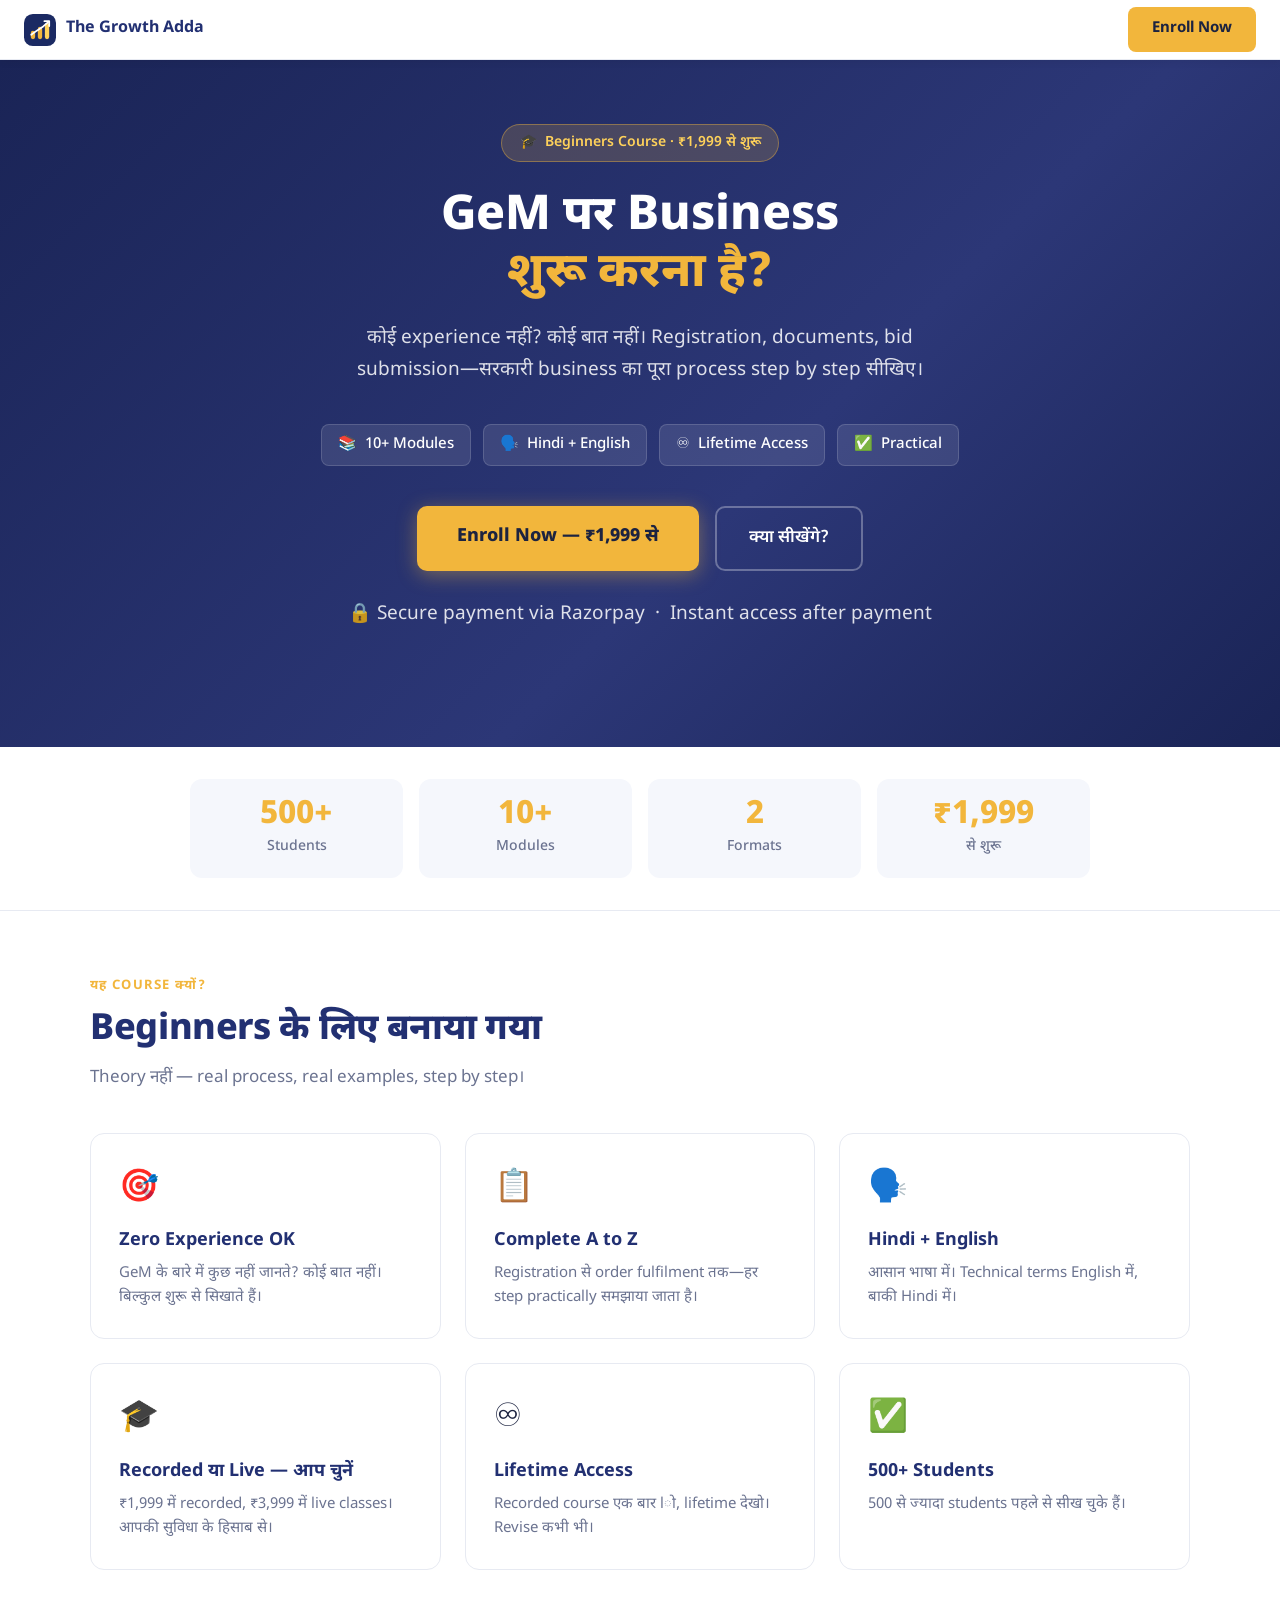
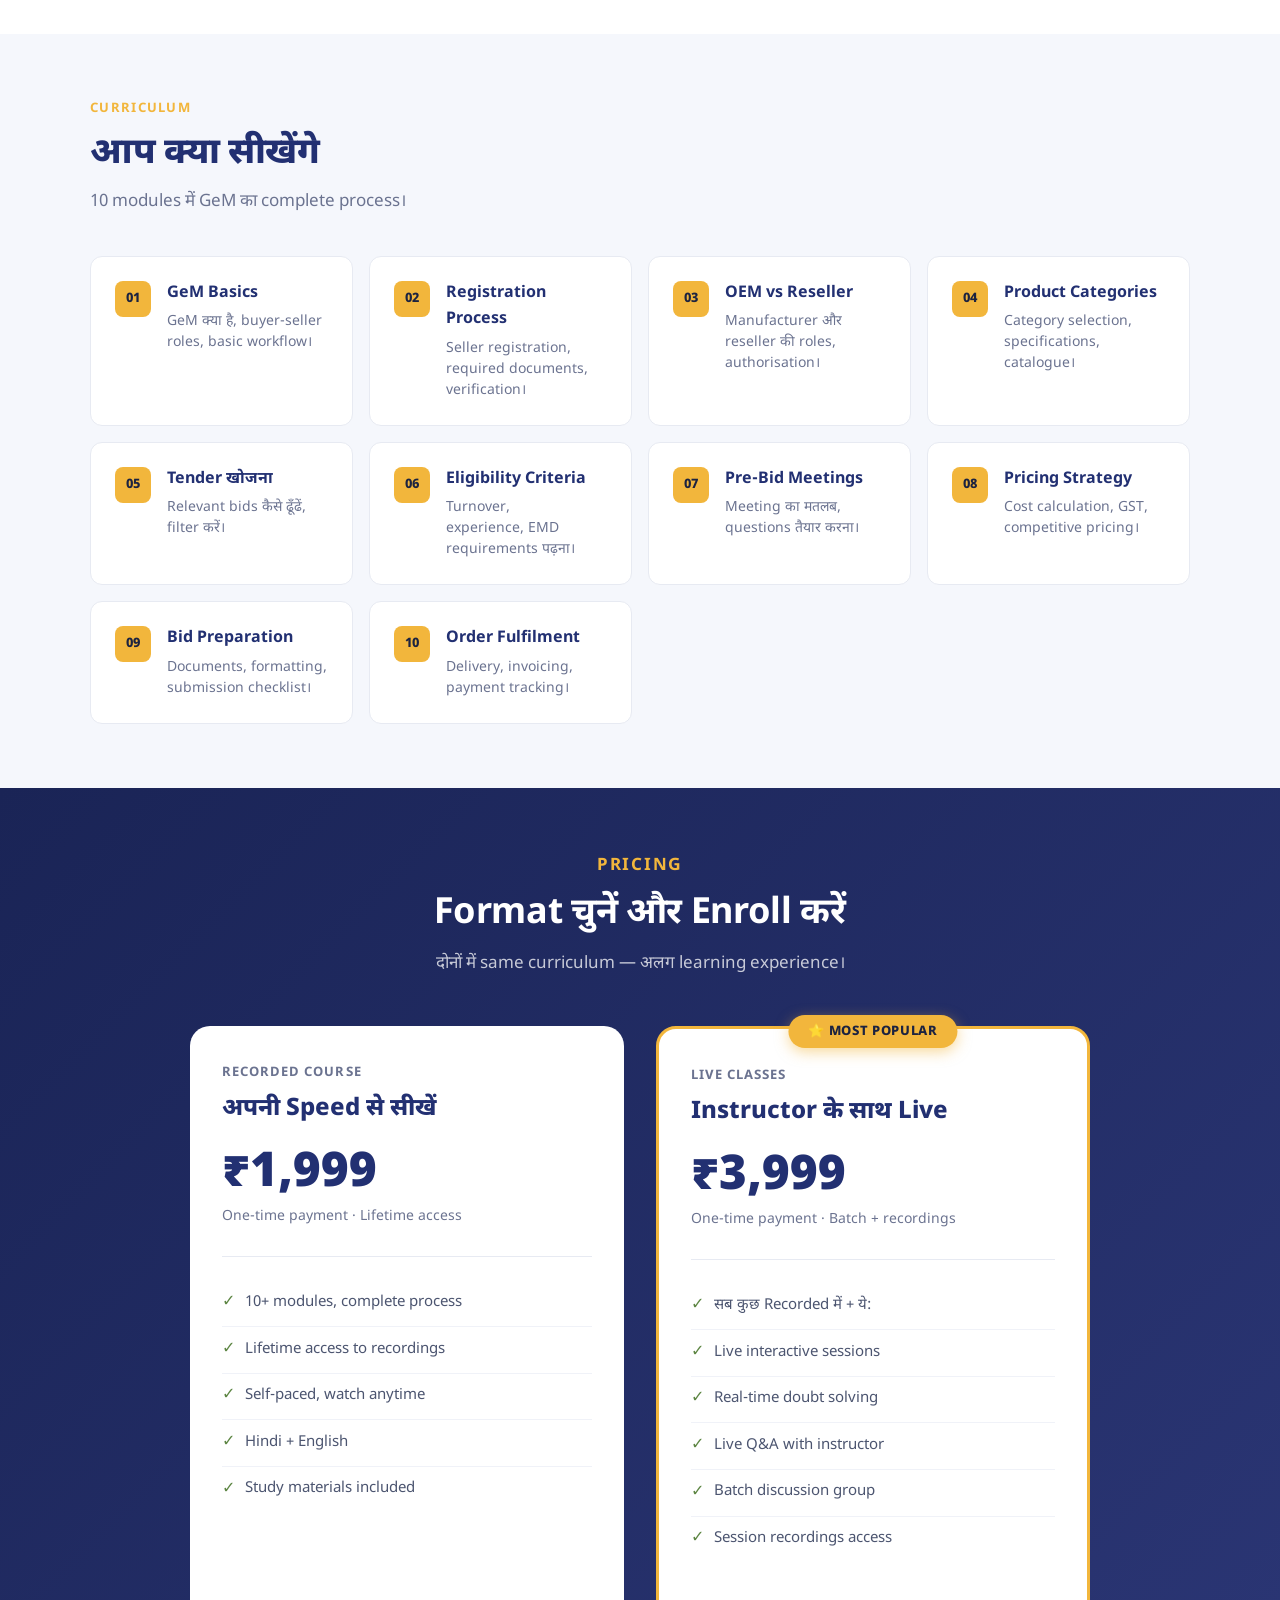
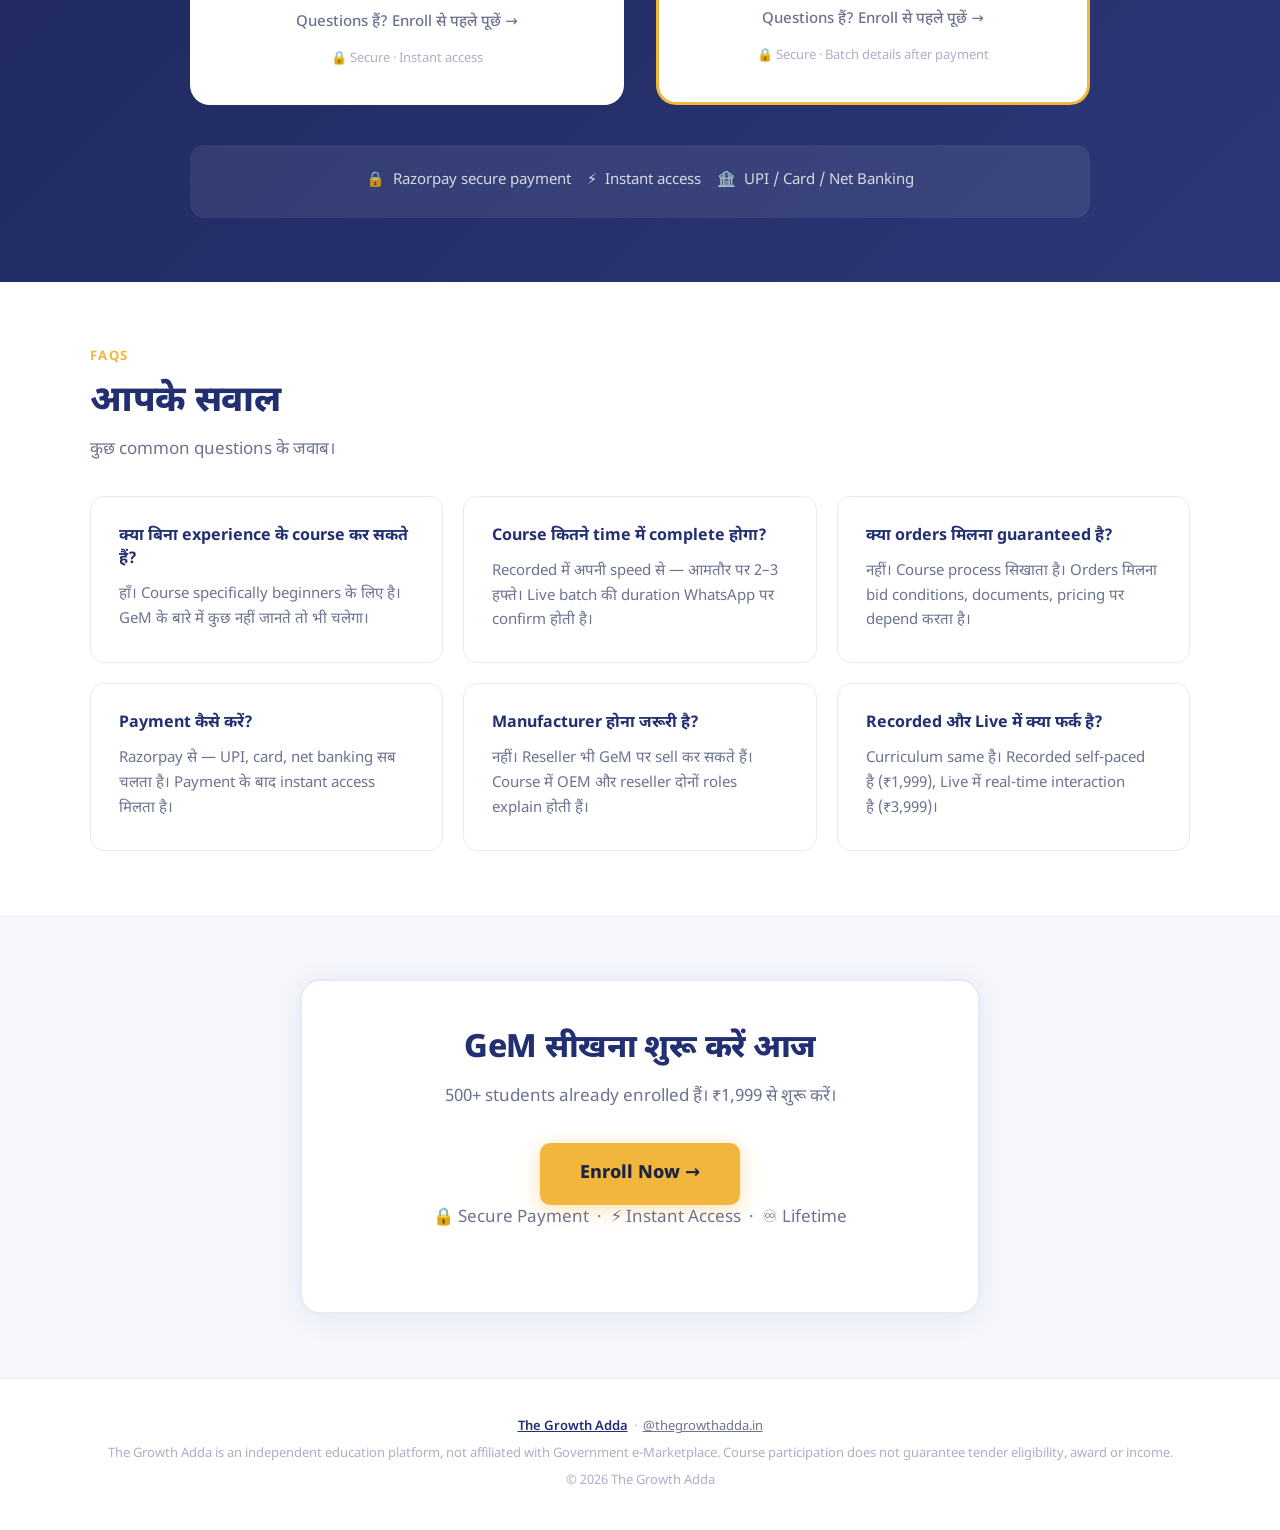
==== beginners-lp.html @ 2b442f4e "Add course landing pages, Razorpay integration, UI redesign" ====
<!DOCTYPE html>
<html lang="hi">
<head>
  <meta charset="utf-8">
  <meta name="viewport" content="width=device-width, initial-scale=1, viewport-fit=cover">
  <meta name="theme-color" content="#2C3777">
  <meta name="color-scheme" content="light">
  <meta name="format-detection" content="telephone=no">
  <meta name="robots" content="index, follow">
  <meta name="author" content="The Growth Adda">
  <title>GeM Beginners Course — ₹1,999 से शुरू | The Growth Adda</title>
  <meta name="description" content="GeM पर अपना business शुरू करें। Registration से bid submission तक complete course। ₹1,999 से शुरू।">
  <link rel="canonical" href="https://thegrowthadda.in/beginners-lp.html">
  <link rel="icon" href="assets/favicon.svg" type="image/svg+xml">
  <link rel="preconnect" href="https://fonts.googleapis.com">
  <link rel="preconnect" href="https://fonts.gstatic.com" crossorigin>
  <link rel="stylesheet" href="https://fonts.googleapis.com/css2?family=Noto+Sans+Devanagari:wght@400;500;600;700&display=swap">
  <link rel="stylesheet" href="css/styles.css">
  <style>
    /* ── Page-level overrides ── */
    * { box-sizing: border-box; }

    /* HEADER */
    .lp2-header {
      position: sticky; top: 0; z-index: 100;
      background: #fff;
      border-bottom: 1px solid #e7eaf2;
      padding: 0 1.5rem;
      height: 60px;
      display: flex; align-items: center; justify-content: space-between;
      max-width: 100%;
      box-shadow: 0 2px 8px rgba(0,0,0,0.06);
    }
    .lp2-brand { display: flex; align-items: center; gap: 0.625rem; text-decoration: none; }
    .lp2-brand span { font-size: 1rem; font-weight: 700; color: #223072; }
    .lp2-header-btn {
      background: #f2b63c; color: #1c2340;
      font-size: 0.9375rem; font-weight: 700;
      padding: 0.625rem 1.5rem;
      border-radius: 8px; text-decoration: none;
      white-space: nowrap;
      border: none; cursor: pointer;
      transition: background 0.2s;
    }
    .lp2-header-btn:hover { background: #e4a52c; }

    /* HERO */
    .lp2-hero {
      background: linear-gradient(135deg, #1a2456 0%, #2c3777 60%, #1a2456 100%);
      padding: 4rem 1.5rem 5rem;
      text-align: center;
      color: #fff;
    }
    .lp2-hero-inner { max-width: 760px; margin: 0 auto; }

    .lp2-pill {
      display: inline-flex; align-items: center; gap: 0.5rem;
      background: rgba(242,182,60,0.18);
      border: 1px solid rgba(242,182,60,0.4);
      color: #ffd25a;
      font-size: 0.875rem; font-weight: 600;
      padding: 0.4rem 1.1rem; border-radius: 50px;
      margin-bottom: 1.75rem;
    }

    .lp2-hero h1 {
      font-size: clamp(1.875rem, 5vw, 3rem);
      font-weight: 800; line-height: 1.18;
      color: #fff; margin: 0 0 1.25rem;
    }
    .lp2-hero h1 span { color: #f2b63c; display: block; }

    .lp2-hero p {
      font-size: clamp(1rem, 2.5vw, 1.1875rem);
      color: rgba(255,255,255,0.85);
      line-height: 1.7; margin: 0 auto 2.25rem;
      max-width: 620px;
    }

    .lp2-quick-features {
      display: flex; flex-wrap: wrap;
      justify-content: center; gap: 0.75rem;
      margin-bottom: 2.5rem;
    }
    .lp2-qf {
      display: flex; align-items: center; gap: 0.5rem;
      background: rgba(255,255,255,0.1);
      border: 1px solid rgba(255,255,255,0.15);
      padding: 0.5rem 1rem; border-radius: 8px;
      font-size: 0.9375rem; font-weight: 500;
    }

    .lp2-hero-cta {
      display: flex; flex-wrap: wrap;
      justify-content: center; gap: 1rem;
      margin-bottom: 1.75rem;
    }
    .lp2-btn-primary {
      background: #f2b63c; color: #1c2340;
      font-size: 1.125rem; font-weight: 800;
      padding: 1rem 2.5rem; border-radius: 10px;
      text-decoration: none; border: none; cursor: pointer;
      transition: all 0.2s;
      box-shadow: 0 4px 20px rgba(242,182,60,0.4);
    }
    .lp2-btn-primary:hover { background: #e4a52c; transform: translateY(-2px); }
    .lp2-btn-secondary {
      background: transparent; color: #fff;
      font-size: 1.0625rem; font-weight: 600;
      padding: 1rem 2rem; border-radius: 10px;
      text-decoration: none;
      border: 2px solid rgba(255,255,255,0.3);
      transition: all 0.2s;
    }
    .lp2-btn-secondary:hover { border-color: #f2b63c; color: #f2b63c; }

    .lp2-secure {
      font-size: 0.875rem; color: rgba(255,255,255,0.6);
    }

    /* STATS BAR */
    .lp2-stats {
      background: #fff;
      border-bottom: 1px solid #e7eaf2;
      padding: 2rem 1.5rem;
    }
    .lp2-stats-inner {
      max-width: 900px; margin: 0 auto;
      display: grid;
      grid-template-columns: repeat(2, 1fr);
      gap: 1rem;
    }
    @media(min-width:600px){ .lp2-stats-inner { grid-template-columns: repeat(4,1fr); } }
    .lp2-stat { text-align: center; padding: 1.25rem; border-radius: 12px; background: #f5f7fc; }
    .lp2-stat-num { font-size: 2rem; font-weight: 800; color: #f2b63c; line-height: 1; margin-bottom: 0.25rem; }
    .lp2-stat-label { font-size: 0.875rem; color: #6b7390; font-weight: 500; }

    /* SECTIONS */
    .lp2-section { padding: 4rem 1.5rem; }
    .lp2-section-alt { background: #f5f7fc; }
    .lp2-inner { max-width: 1100px; margin: 0 auto; }

    .lp2-section-label {
      font-size: 0.8125rem; font-weight: 700; text-transform: uppercase;
      letter-spacing: 0.1em; color: #f2b63c; margin-bottom: 0.75rem;
    }
    .lp2-section h2 {
      font-size: clamp(1.5rem, 3.5vw, 2.25rem);
      font-weight: 800; color: #223072;
      margin: 0 0 0.75rem; line-height: 1.25;
    }
    .lp2-section .lp2-sub {
      font-size: 1.0625rem; color: #6b7390; margin: 0 0 2.5rem; line-height: 1.6;
    }

    /* FEATURES GRID */
    .lp2-features {
      display: grid; gap: 1.5rem;
      grid-template-columns: repeat(auto-fit, minmax(280px, 1fr));
    }
    .lp2-feat {
      background: #fff; border: 1.5px solid #e7eaf2;
      border-radius: 14px; padding: 1.75rem;
      transition: border-color 0.2s, box-shadow 0.2s;
    }
    .lp2-feat:hover { border-color: #f2b63c; box-shadow: 0 4px 20px rgba(242,182,60,0.15); }
    .lp2-feat-icon { font-size: 2rem; margin-bottom: 0.875rem; }
    .lp2-feat h3 { font-size: 1.125rem; font-weight: 700; color: #223072; margin: 0 0 0.5rem; }
    .lp2-feat p { font-size: 0.9375rem; color: #6b7390; line-height: 1.6; margin: 0; }

    /* CURRICULUM */
    .lp2-curriculum {
      display: grid; gap: 1rem;
      grid-template-columns: repeat(auto-fit, minmax(260px, 1fr));
    }
    .lp2-module {
      background: #fff; border: 1.5px solid #e7eaf2;
      border-radius: 12px; padding: 1.5rem;
      display: flex; gap: 1rem; align-items: flex-start;
    }
    .lp2-mod-num {
      background: #f2b63c; color: #1c2340;
      font-size: 0.8125rem; font-weight: 800;
      min-width: 36px; height: 36px;
      border-radius: 8px;
      display: flex; align-items: center; justify-content: center;
      flex-shrink: 0;
    }
    .lp2-mod-text h4 { font-size: 1rem; font-weight: 700; color: #223072; margin: 0 0 0.25rem; }
    .lp2-mod-text p { font-size: 0.875rem; color: #6b7390; margin: 0; line-height: 1.5; }

    /* PRICING */
    .lp2-pricing-section {
      background: linear-gradient(135deg, #1a2456 0%, #2c3777 100%);
      padding: 4rem 1.5rem;
    }
    .lp2-pricing-head { text-align: center; margin-bottom: 3rem; }
    .lp2-pricing-head .lp2-section-label { color: #f2b63c; }
    .lp2-pricing-head h2 { color: #fff; font-size: clamp(1.5rem,3.5vw,2.25rem); margin: 0 0 0.75rem; }
    .lp2-pricing-head p { color: rgba(255,255,255,0.75); font-size: 1.0625rem; }

    .lp2-cards {
      display: grid; gap: 2rem;
      max-width: 900px; margin: 0 auto;
    }
    @media(min-width:720px){ .lp2-cards { grid-template-columns: repeat(2,1fr); } }

    .lp2-card {
      background: #fff; border-radius: 20px;
      padding: 2.25rem 2rem;
      display: flex; flex-direction: column;
      position: relative;
    }
    .lp2-card-popular {
      position: absolute; top: -14px; left: 50%; transform: translateX(-50%);
      background: #f2b63c; color: #1c2340;
      font-size: 0.8125rem; font-weight: 800;
      padding: 0.35rem 1.25rem; border-radius: 50px;
      text-transform: uppercase; letter-spacing: 0.05em;
      white-space: nowrap;
      box-shadow: 0 4px 14px rgba(242,182,60,0.5);
    }
    .lp2-card-featured { border: 3px solid #f2b63c; }

    .lp2-card-type {
      font-size: 0.8125rem; font-weight: 700; text-transform: uppercase;
      letter-spacing: 0.08em; color: #6b7390; margin-bottom: 0.5rem;
    }
    .lp2-card h3 { font-size: 1.5rem; font-weight: 800; color: #223072; margin: 0 0 1.5rem; }
    .lp2-card-price { font-size: 3rem; font-weight: 900; color: #223072; line-height: 1; margin-bottom: 0.375rem; }
    .lp2-card-price-note { font-size: 0.875rem; color: #6b7390; margin-bottom: 1.75rem; }

    .lp2-card-features {
      list-style: none; padding: 0; margin: 0 0 2rem;
      border-top: 1px solid #e7eaf2; padding-top: 1.5rem;
      flex: 1;
    }
    .lp2-card-features li {
      padding: 0.6rem 0;
      font-size: 0.9375rem; color: #4c5570;
      border-bottom: 1px solid #f0f2f8;
      display: flex; align-items: center; gap: 0.625rem;
    }
    .lp2-card-features li:last-child { border-bottom: none; }
    .lp2-card-features li::before {
      content: '✓';
      color: #5c8542; font-weight: 700; font-size: 1rem; flex-shrink: 0;
    }

    .lp2-card-pay { margin-top: auto; }
    .lp2-card-pay form { margin: 0; width: 100%; }

    /* Style the Razorpay iframe container */
    .lp2-card-pay form iframe {
      width: 100% !important;
    }

    .lp2-card-ask {
      display: block; text-align: center;
      margin-top: 0.875rem;
      font-size: 0.9375rem; font-weight: 500;
      color: #6b7390; text-decoration: none;
      transition: color 0.2s;
    }
    .lp2-card-ask:hover { color: #223072; }

    .lp2-card-note { font-size: 0.8125rem; color: #aab0c6; text-align: center; margin-top: 0.75rem; }

    .lp2-secure-row {
      display: flex; align-items: center; justify-content: center; gap: 1rem;
      flex-wrap: wrap;
      margin-top: 2.5rem;
      padding: 1.5rem;
      background: rgba(255,255,255,0.08);
      border-radius: 14px;
      max-width: 900px; margin-left: auto; margin-right: auto;
      margin-top: 2.5rem;
    }
    .lp2-secure-item { display: flex; align-items: center; gap: 0.5rem; color: rgba(255,255,255,0.8); font-size: 0.9375rem; }

    /* FAQ */
    .lp2-faq-grid { display: grid; gap: 1.25rem; grid-template-columns: repeat(auto-fit, minmax(300px,1fr)); }
    .lp2-faq-item { background: #fff; border: 1.5px solid #e7eaf2; border-radius: 14px; padding: 1.75rem; }
    .lp2-faq-item h3 { font-size: 1rem; font-weight: 700; color: #223072; margin: 0 0 0.75rem; }
    .lp2-faq-item p { font-size: 0.9375rem; color: #6b7390; line-height: 1.65; margin: 0; }

    /* FINAL CTA */
    .lp2-final {
      background: #f5f7fc; padding: 4rem 1.5rem; text-align: center;
    }
    .lp2-final-box {
      background: #fff; border: 2px solid #e7eaf2;
      border-radius: 20px; padding: 3rem 2rem;
      max-width: 680px; margin: 0 auto;
      box-shadow: 0 4px 30px rgba(34,48,114,0.08);
    }
    .lp2-final-box h2 { font-size: clamp(1.375rem,3vw,2rem); font-weight: 800; color: #223072; margin: 0 0 0.875rem; }
    .lp2-final-box p { font-size: 1.0625rem; color: #6b7390; margin: 0 0 2rem; line-height: 1.6; }
    .lp2-final-trust { font-size: 0.875rem; color: #aab0c6; margin-top: 1.25rem; }

    /* FOOTER */
    .lp2-footer {
      background: #fff; border-top: 1px solid #e7eaf2;
      padding: 2rem 1.5rem; text-align: center;
    }
    .lp2-footer p { font-size: 0.8125rem; color: #aab0c6; margin: 0.375rem 0; line-height: 1.6; }
  </style>
</head>
<body>
  <a class="skip-link" href="#main">Skip to content</a>

  <!-- HEADER -->
  <header class="lp2-header">
    <a class="lp2-brand" href="index.html">
      <svg width="32" height="32" viewBox="0 0 40 40" aria-hidden="true"><rect width="40" height="40" rx="11" fill="#1b2a63"/><rect x="8.5" y="21" width="5.4" height="10.5" rx="2.7" fill="#f2b63c"/><rect x="17.3" y="16" width="5.4" height="15.5" rx="2.7" fill="#f2b63c"/><rect x="26.1" y="11" width="5.4" height="20.5" rx="2.7" fill="#ffd25a"/><path d="M9 26 L16.5 20.5 L24 15.5 L31 9.5" fill="none" stroke="#fff" stroke-width="2.2" stroke-linecap="round" stroke-linejoin="round"/><path d="M25.5 9 L31.5 9 L31.5 15" fill="none" stroke="#fff" stroke-width="2.2" stroke-linecap="round" stroke-linejoin="round"/></svg>
      <span>The Growth Adda</span>
    </a>
    <a class="lp2-header-btn" href="#enroll">Enroll Now</a>
  </header>

  <main id="main">

    <!-- HERO -->
    <section class="lp2-hero">
      <div class="lp2-hero-inner">

        <div class="lp2-pill">
          <span>🎓</span>
          <span>Beginners Course · ₹1,999 से शुरू</span>
        </div>

        <h1>GeM पर Business<br><span>शुरू करना है?</span></h1>

        <p>कोई experience नहीं? कोई बात नहीं। Registration, documents, bid submission—सरकारी business का पूरा process step by step सीखिए।</p>

        <div class="lp2-quick-features">
          <div class="lp2-qf"><span>📚</span><span>10+ Modules</span></div>
          <div class="lp2-qf"><span>🗣️</span><span>Hindi + English</span></div>
          <div class="lp2-qf"><span>♾️</span><span>Lifetime Access</span></div>
          <div class="lp2-qf"><span>✅</span><span>Practical</span></div>
        </div>

        <div class="lp2-hero-cta">
          <a href="#enroll" class="lp2-btn-primary">Enroll Now — ₹1,999 से</a>
          <a href="#curriculum" class="lp2-btn-secondary">क्या सीखेंगे?</a>
        </div>

        <p class="lp2-secure">🔒 Secure payment via Razorpay &nbsp;·&nbsp; Instant access after payment</p>
      </div>
    </section>

    <!-- STATS -->
    <section class="lp2-stats">
      <div class="lp2-stats-inner">
        <div class="lp2-stat">
          <div class="lp2-stat-num">500+</div>
          <div class="lp2-stat-label">Students</div>
        </div>
        <div class="lp2-stat">
          <div class="lp2-stat-num">10+</div>
          <div class="lp2-stat-label">Modules</div>
        </div>
        <div class="lp2-stat">
          <div class="lp2-stat-num">2</div>
          <div class="lp2-stat-label">Formats</div>
        </div>
        <div class="lp2-stat">
          <div class="lp2-stat-num">₹1,999</div>
          <div class="lp2-stat-label">से शुरू</div>
        </div>
      </div>
    </section>

    <!-- WHY THIS COURSE -->
    <section class="lp2-section">
      <div class="lp2-inner">
        <p class="lp2-section-label">यह Course क्यों?</p>
        <h2>Beginners के लिए बनाया गया</h2>
        <p class="lp2-sub">Theory नहीं — real process, real examples, step by step।</p>
        <div class="lp2-features">
          <div class="lp2-feat">
            <div class="lp2-feat-icon">🎯</div>
            <h3>Zero Experience OK</h3>
            <p>GeM के बारे में कुछ नहीं जानते? कोई बात नहीं। बिल्कुल शुरू से सिखाते हैं।</p>
          </div>
          <div class="lp2-feat">
            <div class="lp2-feat-icon">📋</div>
            <h3>Complete A to Z</h3>
            <p>Registration से order fulfilment तक—हर step practically समझाया जाता है।</p>
          </div>
          <div class="lp2-feat">
            <div class="lp2-feat-icon">🗣️</div>
            <h3>Hindi + English</h3>
            <p>आसान भाषा में। Technical terms English में, बाकी Hindi में।</p>
          </div>
          <div class="lp2-feat">
            <div class="lp2-feat-icon">🎓</div>
            <h3>Recorded या Live — आप चुनें</h3>
            <p>₹1,999 में recorded, ₹3,999 में live classes। आपकी सुविधा के हिसाब से।</p>
          </div>
          <div class="lp2-feat">
            <div class="lp2-feat-icon">♾️</div>
            <h3>Lifetime Access</h3>
            <p>Recorded course एक बार lो, lifetime देखो। Revise कभी भी।</p>
          </div>
          <div class="lp2-feat">
            <div class="lp2-feat-icon">✅</div>
            <h3>500+ Students</h3>
            <p>500 से ज्यादा students पहले से सीख चुके हैं।</p>
          </div>
        </div>
      </div>
    </section>

    <!-- CURRICULUM -->
    <section class="lp2-section lp2-section-alt" id="curriculum">
      <div class="lp2-inner">
        <p class="lp2-section-label">Curriculum</p>
        <h2>आप क्या सीखेंगे</h2>
        <p class="lp2-sub">10 modules में GeM का complete process।</p>
        <div class="lp2-curriculum">
          <div class="lp2-module">
            <div class="lp2-mod-num">01</div>
            <div class="lp2-mod-text">
              <h4>GeM Basics</h4>
              <p>GeM क्या है, buyer-seller roles, basic workflow।</p>
            </div>
          </div>
          <div class="lp2-module">
            <div class="lp2-mod-num">02</div>
            <div class="lp2-mod-text">
              <h4>Registration Process</h4>
              <p>Seller registration, required documents, verification।</p>
            </div>
          </div>
          <div class="lp2-module">
            <div class="lp2-mod-num">03</div>
            <div class="lp2-mod-text">
              <h4>OEM vs Reseller</h4>
              <p>Manufacturer और reseller की roles, authorisation।</p>
            </div>
          </div>
          <div class="lp2-module">
            <div class="lp2-mod-num">04</div>
            <div class="lp2-mod-text">
              <h4>Product Categories</h4>
              <p>Category selection, specifications, catalogue।</p>
            </div>
          </div>
          <div class="lp2-module">
            <div class="lp2-mod-num">05</div>
            <div class="lp2-mod-text">
              <h4>Tender खोजना</h4>
              <p>Relevant bids कैसे ढूँढें, filter करें।</p>
            </div>
          </div>
          <div class="lp2-module">
            <div class="lp2-mod-num">06</div>
            <div class="lp2-mod-text">
              <h4>Eligibility Criteria</h4>
              <p>Turnover, experience, EMD requirements पढ़ना।</p>
            </div>
          </div>
          <div class="lp2-module">
            <div class="lp2-mod-num">07</div>
            <div class="lp2-mod-text">
              <h4>Pre-Bid Meetings</h4>
              <p>Meeting का मतलब, questions तैयार करना।</p>
            </div>
          </div>
          <div class="lp2-module">
            <div class="lp2-mod-num">08</div>
            <div class="lp2-mod-text">
              <h4>Pricing Strategy</h4>
              <p>Cost calculation, GST, competitive pricing।</p>
            </div>
          </div>
          <div class="lp2-module">
            <div class="lp2-mod-num">09</div>
            <div class="lp2-mod-text">
              <h4>Bid Preparation</h4>
              <p>Documents, formatting, submission checklist।</p>
            </div>
          </div>
          <div class="lp2-module">
            <div class="lp2-mod-num">10</div>
            <div class="lp2-mod-text">
              <h4>Order Fulfilment</h4>
              <p>Delivery, invoicing, payment tracking।</p>
            </div>
          </div>
        </div>
      </div>
    </section>

    <!-- PRICING -->
    <section class="lp2-pricing-section" id="enroll">
      <div class="lp2-inner">
        <div class="lp2-pricing-head">
          <p class="lp2-section-label">Pricing</p>
          <h2>Format चुनें और Enroll करें</h2>
          <p>दोनों में same curriculum — अलग learning experience।</p>
        </div>

        <div class="lp2-cards">

          <!-- Recorded -->
          <div class="lp2-card">
            <p class="lp2-card-type">Recorded Course</p>
            <h3>अपनी Speed से सीखें</h3>
            <div class="lp2-card-price">₹1,999</div>
            <p class="lp2-card-price-note">One-time payment · Lifetime access</p>
            <ul class="lp2-card-features">
              <li>10+ modules, complete process</li>
              <li>Lifetime access to recordings</li>
              <li>Self-paced, watch anytime</li>
              <li>Hindi + English</li>
              <li>Study materials included</li>
            </ul>
            <div class="lp2-card-pay">
              <form>
                <script src="https://checkout.razorpay.com/v1/payment-button.js" data-payment_button_id="pl_U2wIMHH0D1kU4v" async></script>
              </form>
              <a href="https://wa.me/918007974088?text=Hi%2C%20Recorded%20course%20ke%20baare%20mein%20puchna%20tha%20enroll%20karne%20se%20pehle." class="lp2-card-ask">Questions हैं? Enroll से पहले पूछें →</a>
              <p class="lp2-card-note">🔒 Secure · Instant access</p>
            </div>
          </div>

          <!-- Live -->
          <div class="lp2-card lp2-card-featured">
            <div class="lp2-card-popular">⭐ Most Popular</div>
            <p class="lp2-card-type">Live Classes</p>
            <h3>Instructor के साथ Live</h3>
            <div class="lp2-card-price">₹3,999</div>
            <p class="lp2-card-price-note">One-time payment · Batch + recordings</p>
            <ul class="lp2-card-features">
              <li>सब कुछ Recorded में + ये:</li>
              <li>Live interactive sessions</li>
              <li>Real-time doubt solving</li>
              <li>Live Q&A with instructor</li>
              <li>Batch discussion group</li>
              <li>Session recordings access</li>
            </ul>
            <div class="lp2-card-pay">
              <form>
                <script src="https://checkout.razorpay.com/v1/payment-button.js" data-payment_button_id="pl_U2mcnLJXkNbIbY" async></script>
              </form>
              <a href="https://wa.me/918007974088?text=Hi%2C%20Live%20classes%20ke%20baare%20mein%20puchna%20tha%20enroll%20karne%20se%20pehle." class="lp2-card-ask">Questions हैं? Enroll से पहले पूछें →</a>
              <p class="lp2-card-note">🔒 Secure · Batch details after payment</p>
            </div>
          </div>

        </div>

        <div class="lp2-secure-row">
          <div class="lp2-secure-item"><span>🔒</span><span>Razorpay secure payment</span></div>
          <div class="lp2-secure-item"><span>⚡</span><span>Instant access</span></div>
          <div class="lp2-secure-item"><span>🏦</span><span>UPI / Card / Net Banking</span></div>
        </div>
      </div>
    </section>

    <!-- FAQ -->
    <section class="lp2-section">
      <div class="lp2-inner">
        <p class="lp2-section-label">FAQs</p>
        <h2>आपके सवाल</h2>
        <p class="lp2-sub" style="margin-bottom:2rem;">कुछ common questions के जवाब।</p>
        <div class="lp2-faq-grid">
          <div class="lp2-faq-item">
            <h3>क्या बिना experience के course कर सकते हैं?</h3>
            <p>हाँ। Course specifically beginners के लिए है। GeM के बारे में कुछ नहीं जानते तो भी चलेगा।</p>
          </div>
          <div class="lp2-faq-item">
            <h3>Course कितने time में complete होगा?</h3>
            <p>Recorded में अपनी speed से — आमतौर पर 2–3 हफ्ते। Live batch की duration WhatsApp पर confirm होती है।</p>
          </div>
          <div class="lp2-faq-item">
            <h3>क्या orders मिलना guaranteed है?</h3>
            <p>नहीं। Course process सिखाता है। Orders मिलना bid conditions, documents, pricing पर depend करता है।</p>
          </div>
          <div class="lp2-faq-item">
            <h3>Payment कैसे करें?</h3>
            <p>Razorpay से — UPI, card, net banking सब चलता है। Payment के बाद instant access मिलता है।</p>
          </div>
          <div class="lp2-faq-item">
            <h3>Manufacturer होना जरूरी है?</h3>
            <p>नहीं। Reseller भी GeM पर sell कर सकते हैं। Course में OEM और reseller दोनों roles explain होती हैं।</p>
          </div>
          <div class="lp2-faq-item">
            <h3>Recorded और Live में क्या फर्क है?</h3>
            <p>Curriculum same है। Recorded self-paced है (₹1,999), Live में real-time interaction है (₹3,999)।</p>
          </div>
        </div>
      </div>
    </section>

    <!-- FINAL CTA -->
    <section class="lp2-final">
      <div class="lp2-final-box">
        <h2>GeM सीखना शुरू करें आज</h2>
        <p>500+ students already enrolled हैं। ₹1,999 से शुरू करें।</p>
        <a href="#enroll" class="lp2-btn-primary" style="display:inline-block;text-decoration:none;">Enroll Now →</a>
        <p class="lp2-final-trust">🔒 Secure Payment &nbsp;·&nbsp; ⚡ Instant Access &nbsp;·&nbsp; ♾️ Lifetime</p>
      </div>
    </section>

  </main>

  <!-- FOOTER -->
  <footer class="lp2-footer">
    <p><a href="index.html" style="color:#223072;font-weight:600;">The Growth Adda</a> &nbsp;·&nbsp; <a href="https://www.instagram.com/thegrowthadda.in/" target="_blank" rel="noopener" style="color:#6b7390;">@thegrowthadda.in</a></p>
    <p>The Growth Adda is an independent education platform, not affiliated with Government e-Marketplace. Course participation does not guarantee tender eligibility, award or income.</p>
    <p>© 2026 The Growth Adda</p>
  </footer>

  <script>
    // Smooth scroll
    document.querySelectorAll('a[href^="#"]').forEach(a => {
      a.addEventListener('click', e => {
        const t = document.querySelector(a.getAttribute('href'));
        if (t) { e.preventDefault(); t.scrollIntoView({ behavior: 'smooth', block: 'start' }); }
      });
    });
  </script>
</body>
</html>
---- css/styles.css ----
:root {
  /* GeM-inspired palette, used with restraint: deep indigo base + warm gold,
     with sky/green/orange/red reserved for category accents. */
  --navy: #223072;
  --navy-2: #32408a;
  --deep: #141d44;
  --ink: #1c2340;
  --muted: #4c5570;
  --subtle: #6b7390;
  --line: #e7eaf2;
  --line-strong: #ccd2e4;
  --bg: #ffffff;
  --bg-soft: #f5f7fc;
  --gold: #f2b63c;
  --gold-hover: #e4a52c;
  --gold-soft: #fdf1d4;
  --gold-ink: #6f5410;
  --on-navy: #c9d1ee;

  --sky: #5da9d6;
  --sky-soft: #e8f3fa;
  --sky-ink: #1f6a99;
  --green: #5c8542;
  --green-strong: #4f7438;
  --green-soft: #ecf4e5;
  --orange: #e07137;
  --orange-strong: #c24d17;
  --orange-soft: #fdece2;
  --red: #d6372a;
  --red-soft: #fce8e6;
  /* warm two-stop accent for thin brand lines (replaces the old 6-colour rainbow) */
  --stripe: linear-gradient(90deg, #f2b63c 0%, #e78a3c 55%, #e07137 100%);
  --pad: 20px;
  --max: 1160px;
  --header: 64px;
  --radius: 14px;
  --radius-sm: 10px;
  --shadow: 0 1px 2px rgba(15, 35, 64, 0.04), 0 8px 24px rgba(15, 35, 64, 0.06);
  --shadow-lg: 0 2px 4px rgba(15, 35, 64, 0.04), 0 20px 48px rgba(15, 35, 64, 0.1);
  --font: "Noto Sans Devanagari", "Kohinoor Devanagari", "Nirmala UI", "Mangal", system-ui, sans-serif;
}

@media (min-width: 768px) {
  :root { --pad: 40px; }
}
@media (min-width: 1024px) {
  :root { --pad: 64px; --header: 72px; }
}

*,
*::before,
*::after { box-sizing: border-box; }

html {
  background: var(--bg);
  scroll-behavior: smooth;
  -webkit-text-size-adjust: 100%;
  text-size-adjust: 100%;
}

body {
  margin: 0;
  background: var(--bg);
  color: var(--ink);
  font-family: var(--font);
  font-size: 1rem;
  line-height: 1.65;
  overflow-wrap: break-word;
  overflow-x: clip;
  -webkit-font-smoothing: antialiased;
}

h1, h2, h3, p, figure, dl, dd, ul, ol, blockquote { margin: 0; }
ul, ol { padding: 0; }
img, svg, video { max-width: 100%; display: block; }
button, input, select { font: inherit; color: inherit; }
button { background: transparent; border: 0; padding: 0; cursor: pointer; }
a { color: var(--navy); }
a, button { touch-action: manipulation; }

[hidden] { display: none !important; }

:focus:not(:focus-visible) { outline: none; }
:focus-visible { outline: 2px solid var(--navy); outline-offset: 3px; }
.offer :focus-visible,
.site-footer :focus-visible { outline-color: var(--gold); }

::selection { background: var(--gold); color: var(--navy); }

.sr-only {
  position: absolute;
  width: 1px;
  height: 1px;
  padding: 0;
  margin: -1px;
  overflow: hidden;
  clip: rect(0, 0, 0, 0);
  white-space: nowrap;
  border: 0;
}

/* ====================================================================
   Courses Page Styles
   ==================================================================== */

.course-cards {
  display: grid;
  gap: 2rem;
  margin-top: 2.5rem;
}

@media (min-width: 768px) {
  .course-cards {
    grid-template-columns: repeat(auto-fit, minmax(340px, 1fr));
  }
}

.course-card {
  position: relative;
  background: var(--bg);
  border: 2px solid var(--line);
  border-radius: var(--radius);
  padding: 2rem;
  transition: all 0.3s ease;
  display: flex;
  flex-direction: column;
}

.course-card:hover {
  border-color: var(--gold);
  box-shadow: var(--shadow-lg);
  transform: translateY(-4px);
}

.course-card.featured {
  border-color: var(--gold);
  background: linear-gradient(135deg, var(--bg) 0%, var(--gold-soft) 100%);
}

.course-badge {
  position: absolute;
  top: -12px;
  right: 1.5rem;
  background: var(--gold);
  color: var(--deep);
  font-size: 0.875rem;
  font-weight: 600;
  padding: 0.375rem 1rem;
  border-radius: 20px;
  box-shadow: var(--shadow);
}

.course-header h3 {
  font-size: 1.75rem;
  font-weight: 700;
  color: var(--navy);
  margin-bottom: 0.75rem;
}

.course-desc {
  color: var(--muted);
  font-size: 1rem;
  line-height: 1.6;
  margin-bottom: 1.5rem;
}

.course-body {
  flex: 1;
  margin-bottom: 1.5rem;
}

.course-price {
  display: flex;
  align-items: baseline;
  gap: 0.75rem;
  margin-bottom: 1rem;
  padding: 0.75rem 0;
  border-bottom: 1px solid var(--line);
}

.course-price:last-of-type {
  border-bottom: none;
}

.price-amount {
  font-size: 2rem;
  font-weight: 700;
  color: var(--navy);
}

.price-label {
  font-size: 0.875rem;
  color: var(--muted);
  font-weight: 500;
}

.course-features {
  list-style: none;
  margin-top: 1.5rem;
}

.course-features li {
  padding: 0.5rem 0;
  color: var(--ink);
  font-size: 0.9375rem;
  line-height: 1.6;
}

.course-footer {
  display: flex;
  flex-direction: column;
  gap: 0.75rem;
  margin-top: auto;
}

.btn-block {
  width: 100%;
  text-align: center;
}

/* Format Grid */
.format-grid {
  display: grid;
  gap: 2rem;
  margin-top: 2.5rem;
}

@media (min-width: 768px) {
  .format-grid {
    grid-template-columns: repeat(2, 1fr);
  }
}

.format-card {
  position: relative;
  background: var(--bg);
  border: 2px solid var(--line);
  border-radius: var(--radius);
  padding: 2.5rem 2rem;
  text-align: center;
  transition: all 0.3s ease;
}

.format-card:hover {
  border-color: var(--gold);
  transform: translateY(-4px);
  box-shadow: var(--shadow-lg);
}

.format-card.featured {
  border-color: var(--gold);
  background: linear-gradient(135deg, var(--bg) 0%, var(--gold-soft) 100%);
}

.format-badge {
  position: absolute;
  top: -12px;
  left: 50%;
  transform: translateX(-50%);
  background: var(--gold);
  color: var(--deep);
  font-size: 0.875rem;
  font-weight: 600;
  padding: 0.375rem 1.25rem;
  border-radius: 20px;
  box-shadow: var(--shadow);
}

.format-icon {
  font-size: 3rem;
  margin-bottom: 1rem;
}

.format-card h3 {
  font-size: 1.5rem;
  font-weight: 700;
  color: var(--navy);
  margin-bottom: 0.5rem;
}

.format-price {
  font-size: 2rem;
  font-weight: 700;
  color: var(--gold);
  margin: 1rem 0;
}

.format-card p {
  color: var(--muted);
  margin-bottom: 1.5rem;
}

.format-card ul {
  list-style: none;
  text-align: left;
  margin: 1.5rem 0;
}

.format-card li {
  padding: 0.5rem 0;
  color: var(--ink);
}

.btn-outline {
  background: transparent;
  border: 2px solid var(--navy);
  color: var(--navy);
  padding: 0.875rem 2rem;
  border-radius: 12px;
  font-weight: 600;
  text-decoration: none;
  display: inline-block;
  transition: all 0.2s;
}

.btn-outline:hover {
  background: var(--navy);
  color: var(--bg);
}

/* Comparison Table */
.comparison-table-wrap {
  overflow-x: auto;
  margin-top: 2rem;
}

.comparison-table {
  width: 100%;
  border-collapse: collapse;
  background: var(--bg);
  border-radius: var(--radius);
  overflow: hidden;
  box-shadow: var(--shadow);
}

.comparison-table th,
.comparison-table td {
  padding: 1.25rem 1.5rem;
  text-align: left;
  border-bottom: 1px solid var(--line);
}

.comparison-table th {
  background: var(--navy);
  color: var(--bg);
  font-weight: 600;
  font-size: 1rem;
}

.comparison-table tbody tr:hover {
  background: var(--bg-soft);
}

.comparison-table tbody tr:last-child td {
  border-bottom: none;
}

/* Benefits Grid */
.benefits-grid {
  display: grid;
  gap: 2rem;
  margin-top: 2.5rem;
}

@media (min-width: 640px) {
  .benefits-grid {
    grid-template-columns: repeat(2, 1fr);
  }
}

@media (min-width: 1024px) {
  .benefits-grid {
    grid-template-columns: repeat(3, 1fr);
  }
}

.benefit-card {
  background: var(--bg);
  border: 1px solid var(--line);
  border-radius: var(--radius-sm);
  padding: 2rem 1.5rem;
  text-align: center;
  transition: all 0.3s ease;
}

.benefit-card:hover {
  border-color: var(--gold);
  box-shadow: var(--shadow);
  transform: translateY(-2px);
}

.benefit-icon {
  font-size: 2.5rem;
  margin-bottom: 1rem;
}

.benefit-card h3 {
  font-size: 1.25rem;
  font-weight: 600;
  color: var(--navy);
  margin-bottom: 0.75rem;
}

.benefit-card p {
  color: var(--muted);
  font-size: 0.9375rem;
  line-height: 1.6;
}

/* Masterclass Details */
.lead-card.special {
  background: linear-gradient(135deg, var(--navy) 0%, var(--navy-2) 100%);
  color: var(--bg);
  padding: 3rem 2rem;
  border-radius: var(--radius);
}

.lead-card.special .section-head {
  color: var(--bg);
}

.lead-card.special .eyebrow {
  color: var(--gold);
}

.lead-card.special h2 {
  color: var(--bg);
}

.lead-card.special .lead {
  color: var(--on-navy);
}

.masterclass-details {
  display: grid;
  gap: 1.5rem;
  margin: 2rem 0;
  max-width: 600px;
  margin-left: auto;
  margin-right: auto;
}

@media (min-width: 640px) {
  .masterclass-details {
    grid-template-columns: repeat(3, 1fr);
  }
}

.detail-item {
  background: rgba(255, 255, 255, 0.1);
  padding: 1.25rem;
  border-radius: var(--radius-sm);
  text-align: center;
  backdrop-filter: blur(10px);
}

.detail-item strong {
  display: block;
  font-size: 1.75rem;
  margin-bottom: 0.5rem;
}

.masterclass-actions {
  display: flex;
  flex-wrap: wrap;
  gap: 1rem;
  justify-content: center;
  margin-top: 2rem;
}

.section-head.center {
  text-align: center;
  max-width: 800px;
  margin-left: auto;
  margin-right: auto;
}

/* ====================================================================
   Landing Page Styles
   ==================================================================== */

.lp-header {
  background: var(--bg);
  border-bottom: 1px solid var(--line);
  position: sticky;
  top: 0;
  z-index: 100;
  box-shadow: 0 2px 8px rgba(0, 0, 0, 0.05);
}

.header-cta {
  display: none;
}

@media (min-width: 768px) {
  .header-cta {
    display: block;
  }
}

/* Landing Page Hero - More Attractive */
.lp-hero {
  background: linear-gradient(135deg, #1a2456 0%, #2C3777 50%, #1a2456 100%);
  color: var(--bg);
  padding: 5rem 0 6rem;
  position: relative;
  overflow: hidden;
}

.lp-hero::before {
  content: '';
  position: absolute;
  top: -50%;
  right: -20%;
  width: 80%;
  height: 200%;
  background: radial-gradient(ellipse at center, rgba(242, 182, 60, 0.15), transparent 60%);
  animation: pulse 8s ease-in-out infinite;
  pointer-events: none;
}

@keyframes pulse {
  0%, 100% { opacity: 0.3; transform: scale(1); }
  50% { opacity: 0.6; transform: scale(1.1); }
}

.lp-hero-content {
  position: relative;
  z-index: 1;
  max-width: 900px;
  margin: 0 auto;
  text-align: center;
}

.trust-badge {
  display: inline-flex;
  align-items: center;
  gap: 0.625rem;
  background: linear-gradient(135deg, rgba(242, 182, 60, 0.2), rgba(242, 182, 60, 0.1));
  backdrop-filter: blur(10px);
  padding: 0.625rem 1.5rem;
  border-radius: 50px;
  font-size: 0.9375rem;
  font-weight: 600;
  margin-bottom: 2rem;
  border: 1px solid rgba(242, 182, 60, 0.3);
  box-shadow: 0 4px 20px rgba(242, 182, 60, 0.2);
}

.badge-icon {
  font-size: 1.125rem;
  animation: bounce 2s ease-in-out infinite;
}

@keyframes bounce {
  0%, 100% { transform: translateY(0); }
  50% { transform: translateY(-4px); }
}

.lp-hero h1 {
  font-size: 2.75rem;
  line-height: 1.15;
  margin-bottom: 1.5rem;
  font-weight: 700;
  text-shadow: 0 2px 20px rgba(0, 0, 0, 0.3);
}

@media (min-width: 768px) {
  .lp-hero h1 {
    font-size: 3.75rem;
  }
}

.lp-hero .accent {
  background: linear-gradient(135deg, #f2b63c 0%, #ffd25a 100%);
  -webkit-background-clip: text;
  -webkit-text-fill-color: transparent;
  background-clip: text;
  display: block;
  margin-top: 0.5rem;
}

.lp-lead {
  font-size: 1.25rem;
  line-height: 1.7;
  color: rgba(255, 255, 255, 0.9);
  margin-bottom: 2.5rem;
  max-width: 700px;
  margin-left: auto;
  margin-right: auto;
}

.lp-benefits-quick {
  display: flex;
  flex-wrap: wrap;
  gap: 1.5rem;
  justify-content: center;
  margin-bottom: 3rem;
}

.quick-benefit {
  display: flex;
  align-items: center;
  gap: 0.625rem;
  font-size: 1rem;
  font-weight: 500;
  background: rgba(255, 255, 255, 0.1);
  padding: 0.75rem 1.25rem;
  border-radius: 50px;
  border: 1px solid rgba(255, 255, 255, 0.2);
}

.qb-icon {
  font-size: 1.375rem;
}

.lp-hero-actions {
  display: flex;
  flex-direction: column;
  gap: 1rem;
  align-items: center;
  margin-bottom: 2rem;
}

@media (min-width: 640px) {
  .lp-hero-actions {
    flex-direction: row;
    justify-content: center;
  }
}

.btn-lg {
  padding: 1.25rem 3rem;
  font-size: 1.25rem;
  font-weight: 600;
  border-radius: 50px;
  box-shadow: 0 8px 30px rgba(0, 0, 0, 0.3);
  transition: all 0.3s ease;
  position: relative;
  overflow: hidden;
}

.btn-lg::before {
  content: '';
  position: absolute;
  top: 50%;
  left: 50%;
  width: 0;
  height: 0;
  border-radius: 50%;
  background: rgba(255, 255, 255, 0.2);
  transform: translate(-50%, -50%);
  transition: width 0.6s, height 0.6s;
}

.btn-lg:hover::before {
  width: 300px;
  height: 300px;
}

.btn-lg:hover {
  transform: translateY(-2px);
  box-shadow: 0 12px 40px rgba(242, 182, 60, 0.4);
}

.btn-subtext {
  font-size: 0.875rem;
  opacity: 0.9;
  font-weight: 500;
}

.guarantee-badge {
  display: flex;
  align-items: center;
  justify-content: center;
  gap: 0.75rem;
  font-size: 0.9375rem;
  color: rgba(255, 255, 255, 0.8);
}

.gb-icon {
  font-size: 1.25rem;
}

/* Social Proof Section */
.lp-social-proof {
  background: var(--bg);
  padding: 3rem 0;
  border-bottom: 1px solid var(--line);
}

.stats-row {
  display: grid;
  grid-template-columns: repeat(2, 1fr);
  gap: 2rem;
  max-width: 900px;
  margin: 0 auto;
}

@media (min-width: 768px) {
  .stats-row {
    grid-template-columns: repeat(4, 1fr);
  }
}

.stat-item {
  text-align: center;
  padding: 1rem;
}

.stat-number {
  font-size: 2.5rem;
  font-weight: 700;
  color: var(--gold);
  margin-bottom: 0.5rem;
}

.stat-label {
  font-size: 0.9375rem;
  color: var(--muted);
  font-weight: 500;
}

/* Features Grid */
.lp-features-grid {
  display: grid;
  gap: 2rem;
  margin-top: 3rem;
}

@media (min-width: 640px) {
  .lp-features-grid {
    grid-template-columns: repeat(2, 1fr);
  }
}

@media (min-width: 1024px) {
  .lp-features-grid {
    grid-template-columns: repeat(3, 1fr);
  }
}

.lp-feature {
  background: var(--bg);
  border: 2px solid var(--line);
  border-radius: var(--radius);
  padding: 2rem;
  text-align: center;
  transition: all 0.3s ease;
}

.lp-feature:hover {
  border-color: var(--gold);
  transform: translateY(-4px);
  box-shadow: var(--shadow-lg);
}

.lp-feature-icon {
  font-size: 3rem;
  margin-bottom: 1rem;
}

.lp-feature h3 {
  font-size: 1.25rem;
  font-weight: 600;
  color: var(--navy);
  margin-bottom: 0.75rem;
}

.lp-feature p {
  color: var(--muted);
  font-size: 0.9375rem;
  line-height: 1.6;
}

/* Curriculum Grid */
.lp-curriculum-grid {
  display: grid;
  gap: 1.5rem;
  margin-top: 3rem;
}

@media (min-width: 640px) {
  .lp-curriculum-grid {
    grid-template-columns: repeat(2, 1fr);
  }
}

@media (min-width: 1024px) {
  .lp-curriculum-grid {
    grid-template-columns: repeat(3, 1fr);
  }
}

.curriculum-module {
  background: var(--bg);
  border: 1px solid var(--line);
  border-radius: var(--radius-sm);
  padding: 1.75rem 1.5rem;
  transition: all 0.3s ease;
}

.curriculum-module:hover {
  border-color: var(--gold);
  box-shadow: var(--shadow);
}

.module-number {
  display: inline-block;
  background: var(--gold-soft);
  color: var(--gold-ink);
  font-weight: 700;
  font-size: 0.875rem;
  padding: 0.375rem 0.875rem;
  border-radius: 6px;
  margin-bottom: 1rem;
}

.curriculum-module h3 {
  font-size: 1.125rem;
  font-weight: 600;
  color: var(--navy);
  margin-bottom: 0.5rem;
}

.curriculum-module p {
  color: var(--muted);
  font-size: 0.9375rem;
  line-height: 1.6;
}

/* Pricing Section - Ultra Attractive */
.lp-pricing {
  background: linear-gradient(180deg, #0f1937 0%, #1a2456 50%, #0f1937 100%);
  padding: 5rem 0;
  position: relative;
  overflow: hidden;
}

.lp-pricing::before {
  content: '';
  position: absolute;
  top: 0;
  left: 0;
  right: 0;
  height: 1px;
  background: linear-gradient(90deg, transparent, rgba(242, 182, 60, 0.5), transparent);
}

.section-head.on-dark {
  color: var(--bg);
}

.section-head.on-dark .eyebrow {
  color: var(--gold);
  font-weight: 600;
  text-transform: uppercase;
  letter-spacing: 0.1em;
}

.section-head.on-dark h2 {
  color: var(--bg);
  font-size: 2.5rem;
  margin-top: 0.5rem;
}

.section-head.on-dark .lead {
  color: rgba(255, 255, 255, 0.8);
}

.lp-pricing-grid {
  display: grid;
  gap: 2rem;
  margin-top: 3.5rem;
  max-width: 1100px;
  margin-left: auto;
  margin-right: auto;
}

@media (min-width: 768px) {
  .lp-pricing-grid {
    grid-template-columns: repeat(2, 1fr);
    gap: 2.5rem;
  }
}

.lp-price-card {
  position: relative;
  background: linear-gradient(135deg, #ffffff 0%, #f8f9fc 100%);
  border: 3px solid rgba(242, 182, 60, 0.3);
  border-radius: 24px;
  padding: 2.5rem 2rem;
  display: flex;
  flex-direction: column;
  transition: all 0.4s cubic-bezier(0.4, 0, 0.2, 1);
  box-shadow: 0 10px 40px rgba(0, 0, 0, 0.2);
}

.lp-price-card:hover {
  transform: translateY(-8px);
  border-color: var(--gold);
  box-shadow: 0 20px 60px rgba(242, 182, 60, 0.3), 0 0 0 1px rgba(242, 182, 60, 0.1);
}

.lp-price-card.featured {
  border-color: var(--gold);
  border-width: 4px;
  background: linear-gradient(135deg, #fffdf7 0%, #fff9ed 100%);
  transform: scale(1.05);
  box-shadow: 0 20px 60px rgba(242, 182, 60, 0.4), 0 0 0 1px var(--gold);
}

.lp-price-card.featured:hover {
  transform: translateY(-8px) scale(1.05);
}

.popular-badge {
  position: absolute;
  top: -18px;
  left: 50%;
  transform: translateX(-50%);
  background: linear-gradient(135deg, var(--gold) 0%, #ffd25a 100%);
  color: var(--deep);
  font-size: 0.875rem;
  font-weight: 700;
  padding: 0.625rem 2rem;
  border-radius: 50px;
  box-shadow: 0 4px 20px rgba(242, 182, 60, 0.5);
  text-transform: uppercase;
  letter-spacing: 0.05em;
  animation: wiggle 3s ease-in-out infinite;
}

@keyframes wiggle {
  0%, 100% { transform: translateX(-50%) rotate(0deg); }
  25% { transform: translateX(-50%) rotate(-2deg); }
  75% { transform: translateX(-50%) rotate(2deg); }
}

.price-header {
  text-align: center;
  padding-bottom: 2rem;
  border-bottom: 2px solid rgba(44, 55, 119, 0.1);
  margin-bottom: 2rem;
}

.price-header h3 {
  font-size: 1.75rem;
  font-weight: 700;
  color: var(--navy);
  margin-bottom: 1.25rem;
}

.price-tag {
  font-size: 3.5rem;
  font-weight: 800;
  background: linear-gradient(135deg, var(--gold) 0%, #e4a52c 100%);
  -webkit-background-clip: text;
  -webkit-text-fill-color: transparent;
  background-clip: text;
  margin-bottom: 0.5rem;
  line-height: 1;
}

.price-desc {
  color: var(--muted);
  font-size: 1.0625rem;
  font-weight: 500;
}

.price-features {
  list-style: none;
  flex: 1;
  margin-bottom: 2rem;
}

.price-features li {
  padding: 1rem 0;
  color: var(--ink);
  font-size: 1rem;
  line-height: 1.6;
  border-bottom: 1px solid rgba(44, 55, 119, 0.08);
  display: flex;
  align-items: center;
  gap: 0.75rem;
}

.price-features li::before {
  content: '✓';
  color: #5c8542;
  font-weight: 700;
  font-size: 1.25rem;
  flex-shrink: 0;
}

.price-features li:last-child {
  border-bottom: none;
}

.price-action {
  text-align: center;
}

.price-action .btn {
  font-weight: 700;
  font-size: 1.25rem;
  padding: 1.25rem 2.5rem;
  border-radius: 50px;
  box-shadow: 0 8px 30px rgba(242, 182, 60, 0.4);
  transition: all 0.3s ease;
  position: relative;
  overflow: hidden;
  text-transform: uppercase;
  letter-spacing: 0.05em;
}

.price-action .btn-gold {
  background: linear-gradient(135deg, var(--gold) 0%, #ffd25a 100%);
  border: none;
  color: var(--deep);
  font-weight: 800;
}

.price-action .btn::before {
  content: '💳';
  position: absolute;
  left: 1.5rem;
  font-size: 1.25rem;
  transition: transform 0.3s ease;
}

.price-action .btn:hover::before {
  transform: scale(1.2) rotate(10deg);
}

.price-action .btn:hover {
  transform: translateY(-2px) scale(1.02);
  box-shadow: 0 12px 40px rgba(242, 182, 60, 0.5);
}

.price-note {
  margin-top: 1rem;
  font-size: 0.875rem;
  color: var(--muted);
}

.guarantee-section {
  margin-top: 3.5rem;
  max-width: 800px;
  margin-left: auto;
  margin-right: auto;
}

.guarantee-box {
  background: rgba(255, 255, 255, 0.08);
  backdrop-filter: blur(10px);
  border: 2px solid rgba(242, 182, 60, 0.3);
  border-radius: 20px;
  padding: 2.5rem;
  display: flex;
  align-items: center;
  gap: 1.5rem;
  text-align: left;
}

.guarantee-icon {
  font-size: 3rem;
  flex-shrink: 0;
  animation: pulse 2s ease-in-out infinite;
}

.guarantee-content h3 {
  color: var(--bg);
  font-size: 1.375rem;
  font-weight: 600;
  margin-bottom: 0.75rem;
}

.guarantee-content p {
  color: rgba(255, 255, 255, 0.85);
  font-size: 1rem;
  line-height: 1.7;
}

/* FAQ Grid */
.faq-grid {
  display: grid;
  gap: 2rem;
  margin-top: 3rem;
  max-width: 900px;
  margin-left: auto;
  margin-right: auto;
}

@media (min-width: 768px) {
  .faq-grid {
    grid-template-columns: repeat(2, 1fr);
  }
}

.faq-item {
  background: var(--bg);
  border: 1px solid var(--line);
  border-radius: var(--radius-sm);
  padding: 2rem 1.5rem;
}

.faq-item h3 {
  font-size: 1.125rem;
  font-weight: 600;
  color: var(--navy);
  margin-bottom: 1rem;
}

.faq-item p {
  color: var(--muted);
  font-size: 0.9375rem;
  line-height: 1.7;
}

/* Final CTA */
.lp-final-cta {
  background: var(--bg-soft);
  padding: 4rem 0;
}

.final-cta-box {
  background: var(--bg);
  border: 2px solid var(--gold);
  border-radius: var(--radius);
  padding: 3rem 2rem;
  text-align: center;
  box-shadow: var(--shadow-lg);
  max-width: 800px;
  margin: 0 auto;
}

.final-cta-box h2 {
  font-size: 2rem;
  font-weight: 700;
  color: var(--navy);
  margin-bottom: 1rem;
}

.final-cta-box .lead {
  color: var(--muted);
  margin-bottom: 2rem;
}

.final-actions {
  display: flex;
  flex-direction: column;
  gap: 1rem;
  align-items: center;
  margin-bottom: 1.5rem;
}

@media (min-width: 640px) {
  .final-actions {
    flex-direction: row;
    justify-content: center;
  }
}

.trust-text {
  color: var(--muted);
  font-size: 0.875rem;
  font-weight: 500;
}

/* Shop Types Grid */
.shop-types-grid {
  display: grid;
  grid-template-columns: repeat(auto-fit, minmax(250px, 1fr));
  gap: 1rem;
  margin-top: 2.5rem;
}

.shop-type {
  background: var(--bg);
  border: 1px solid var(--line);
  border-radius: var(--radius-sm);
  padding: 1.25rem 1.5rem;
  text-align: center;
  font-weight: 500;
  color: var(--navy);
  transition: all 0.2s ease;
}

.shop-type:hover {
  border-color: var(--gold);
  background: var(--gold-soft);
}

/* Comparison Cards */
.comparison-cards {
  display: grid;
  gap: 2rem;
  margin-top: 2.5rem;
}

@media (min-width: 768px) {
  .comparison-cards {
    grid-template-columns: repeat(2, 1fr);
  }
}

.compare-card {
  background: var(--bg);
  border: 2px solid var(--line);
  border-radius: var(--radius);
  padding: 2rem;
}

.compare-card.featured {
  border-color: var(--gold);
  background: linear-gradient(135deg, var(--bg) 0%, var(--gold-soft) 100%);
}

.compare-badge {
  display: inline-block;
  background: var(--gold);
  color: var(--deep);
  font-size: 0.875rem;
  font-weight: 600;
  padding: 0.5rem 1rem;
  border-radius: 20px;
  margin-bottom: 1rem;
}

.compare-card h3 {
  font-size: 1.25rem;
  font-weight: 600;
  color: var(--navy);
  margin-bottom: 1.5rem;
}

.compare-card ul {
  list-style: none;
}

.compare-card li {
  padding: 0.75rem 0;
  color: var(--ink);
  font-size: 0.9375rem;
  border-bottom: 1px solid var(--line);
}

.compare-card li:last-child {
  border-bottom: none;
}

/* Batch Details Card */
.batch-details-card {
  background: var(--bg);
  border-radius: var(--radius);
  padding: 2.5rem;
  margin-top: 2.5rem;
  max-width: 900px;
  margin-left: auto;
  margin-right: auto;
}

.batch-info {
  display: grid;
  gap: 1.5rem;
  margin-bottom: 2.5rem;
  padding-bottom: 2.5rem;
  border-bottom: 2px solid var(--line);
}

@media (min-width: 640px) {
  .batch-info {
    grid-template-columns: repeat(2, 1fr);
  }
}

.batch-detail {
  display: flex;
  align-items: flex-start;
  gap: 1rem;
  padding: 1.5rem;
  background: var(--bg-soft);
  border-radius: var(--radius-sm);
}

.detail-icon {
  font-size: 2rem;
  flex-shrink: 0;
}

.detail-label {
  font-size: 0.875rem;
  color: var(--muted);
  font-weight: 500;
  margin-bottom: 0.25rem;
}

.detail-value {
  font-size: 1.125rem;
  font-weight: 600;
  color: var(--navy);
}

.batch-cta h3 {
  font-size: 1.5rem;
  font-weight: 700;
  color: var(--navy);
  margin-bottom: 1.5rem;
  text-align: center;
}

.included-list {
  list-style: none;
  margin-bottom: 2rem;
}

.included-list li {
  padding: 0.75rem 0;
  color: var(--ink);
  font-size: 0.9375rem;
  border-bottom: 1px solid var(--line);
}

.included-list li:last-child {
  border-bottom: none;
}

.batch-actions {
  display: flex;
  flex-direction: column;
  gap: 1rem;
}

/* Persona Cards */
.persona-cards {
  display: grid;
  gap: 2rem;
  margin-top: 2.5rem;
}

@media (min-width: 768px) {
  .persona-cards {
    grid-template-columns: repeat(2, 1fr);
  }
}

.persona-card {
  background: var(--bg);
  border: 2px solid var(--line);
  border-radius: var(--radius);
  padding: 2rem;
  text-align: center;
  transition: all 0.3s ease;
}

.persona-card:hover {
  border-color: var(--gold);
  transform: translateY(-4px);
  box-shadow: var(--shadow-lg);
}

.persona-icon {
  font-size: 3rem;
  margin-bottom: 1rem;
}

.persona-card h3 {
  font-size: 1.25rem;
  font-weight: 600;
  color: var(--navy);
  margin-bottom: 0.75rem;
}

.persona-card p {
  color: var(--muted);
  font-size: 0.9375rem;
  line-height: 1.7;
}

/* Included Features */
.included-features {
  display: grid;
  gap: 2rem;
  margin-top: 3rem;
}

@media (min-width: 768px) {
  .included-features {
    grid-template-columns: repeat(3, 1fr);
  }
}

.included-section {
  background: var(--bg);
  border: 1px solid var(--line);
  border-radius: var(--radius-sm);
  padding: 2rem 1.5rem;
}

.included-section h3 {
  font-size: 1.25rem;
  font-weight: 600;
  color: var(--navy);
  margin-bottom: 1.5rem;
}

.included-section ul {
  list-style: none;
}

.included-section li {
  padding: 0.625rem 0;
  color: var(--ink);
  font-size: 0.9375rem;
  line-height: 1.6;
}

/* Single Price Card */
.price-card-single {
  background: var(--bg);
  border: 3px solid var(--gold);
  border-radius: var(--radius);
  padding: 3rem 2.5rem;
  max-width: 700px;
  margin: 2.5rem auto 0;
}

.price-highlight {
  text-align: center;
  padding-bottom: 2rem;
  border-bottom: 2px solid var(--line);
  margin-bottom: 2rem;
}

.price-amount {
  font-size: 4rem;
  font-weight: 700;
  color: var(--gold);
  margin-bottom: 0.5rem;
}

.price-subtitle {
  font-size: 1rem;
  color: var(--muted);
  font-weight: 500;
}

.price-includes h3 {
  font-size: 1.5rem;
  font-weight: 600;
  color: var(--navy);
  margin-bottom: 1.5rem;
  text-align: center;
}

.includes-grid {
  display: grid;
  gap: 1rem;
  margin-bottom: 2rem;
}

@media (min-width: 640px) {
  .includes-grid {
    grid-template-columns: repeat(2, 1fr);
  }
}

.include-item {
  display: flex;
  align-items: center;
  gap: 0.75rem;
  padding: 0.75rem;
  background: var(--bg-soft);
  border-radius: var(--radius-sm);
}

.include-icon {
  color: var(--green);
  font-weight: 700;
  font-size: 1.125rem;
  flex-shrink: 0;
}

.price-cta {
  text-align: center;
}

.cta-note {
  margin-top: 1rem;
  font-size: 0.875rem;
  color: var(--muted);
}

.comparison-note {
  margin-top: 2rem;
  padding-top: 2rem;
  border-top: 1px solid var(--line);
}

.comparison-note p {
  margin-bottom: 0.5rem;
  color: var(--muted);
}

.comparison-note a {
  color: var(--navy);
  font-weight: 600;
  text-decoration: none;
}

.comparison-note a:hover {
  color: var(--gold);
}

/* Ask Before Enrolling Link - Better Styling */
.ask-link {
  font-size: 0.9375rem !important;
  padding: 0.875rem 1.5rem !important;
  background: transparent !important;
  color: var(--navy) !important;
  border: 2px solid var(--line-strong) !important;
  margin-top: 0.75rem !important;
  font-weight: 500 !important;
  transition: all 0.3s ease !important;
}

.ask-link:hover {
  background: var(--bg-soft) !important;
  border-color: var(--navy) !important;
  transform: translateY(-1px) !important;
}

/* Social Proof - More Eye-catching */
.lp-social-proof {
  background: linear-gradient(135deg, #f8f9fc 0%, #ffffff 100%);
  padding: 3.5rem 0;
  border-bottom: 1px solid var(--line);
  position: relative;
}

.lp-social-proof::before {
  content: '';
  position: absolute;
  top: 0;
  left: 0;
  right: 0;
  height: 4px;
  background: linear-gradient(90deg, transparent, var(--gold), transparent);
}

.stats-row {
  display: grid;
  grid-template-columns: repeat(2, 1fr);
  gap: 2rem;
  max-width: 1000px;
  margin: 0 auto;
}

@media (min-width: 768px) {
  .stats-row {
    grid-template-columns: repeat(4, 1fr);
  }
}

.stat-item {
  text-align: center;
  padding: 1.5rem;
  background: white;
  border-radius: 16px;
  box-shadow: 0 4px 20px rgba(0, 0, 0, 0.06);
  transition: all 0.3s ease;
}

.stat-item:hover {
  transform: translateY(-4px);
  box-shadow: 0 8px 30px rgba(242, 182, 60, 0.2);
}

.stat-number {
  font-size: 2.75rem;
  font-weight: 800;
  background: linear-gradient(135deg, var(--gold) 0%, #e4a52c 100%);
  -webkit-background-clip: text;
  -webkit-text-fill-color: transparent;
  background-clip: text;
  margin-bottom: 0.5rem;
  line-height: 1;
}

.stat-label {
  font-size: 0.9375rem;
  color: var(--muted);
  font-weight: 600;
  text-transform: uppercase;
  letter-spacing: 0.05em;
}

/* Feature Cards - More Attractive */
.lp-features-grid {
  display: grid;
  gap: 2rem;
  margin-top: 3rem;
}

@media (min-width: 640px) {
  .lp-features-grid {
    grid-template-columns: repeat(2, 1fr);
  }
}

@media (min-width: 1024px) {
  .lp-features-grid {
    grid-template-columns: repeat(3, 1fr);
  }
}

.lp-feature {
  background: linear-gradient(135deg, #ffffff 0%, #f8f9fc 100%);
  border: 2px solid var(--line);
  border-radius: 20px;
  padding: 2.5rem 2rem;
  text-align: center;
  transition: all 0.4s cubic-bezier(0.4, 0, 0.2, 1);
  position: relative;
  overflow: hidden;
}

.lp-feature::before {
  content: '';
  position: absolute;
  top: 0;
  left: 0;
  right: 0;
  height: 4px;
  background: linear-gradient(90deg, var(--gold), #ffd25a);
  transform: scaleX(0);
  transition: transform 0.4s ease;
}

.lp-feature:hover::before {
  transform: scaleX(1);
}

.lp-feature:hover {
  border-color: var(--gold);
  transform: translateY(-8px);
  box-shadow: 0 12px 40px rgba(242, 182, 60, 0.2);
}

.lp-feature-icon {
  font-size: 3.5rem;
  margin-bottom: 1.25rem;
  display: inline-block;
  transition: transform 0.4s ease;
}

.lp-feature:hover .lp-feature-icon {
  transform: scale(1.1) rotate(5deg);
}

.lp-feature h3 {
  font-size: 1.375rem;
  font-weight: 700;
  color: var(--navy);
  margin-bottom: 0.875rem;
}

.lp-feature p {
  color: var(--muted);
  font-size: 1rem;
  line-height: 1.7;
}

/* Final CTA - Super Prominent */
.lp-final-cta {
  background: linear-gradient(135deg, #f5f7fc 0%, #e8ecf7 100%);
  padding: 5rem 0;
}

.final-cta-box {
  background: linear-gradient(135deg, var(--navy) 0%, var(--navy-2) 100%);
  border: 4px solid var(--gold);
  border-radius: 32px;
  padding: 4rem 2.5rem;
  text-align: center;
  box-shadow: 0 20px 60px rgba(242, 182, 60, 0.3), 0 0 100px rgba(242, 182, 60, 0.1);
  max-width: 900px;
  margin: 0 auto;
  position: relative;
  overflow: hidden;
}

.final-cta-box::before {
  content: '';
  position: absolute;
  top: -50%;
  left: -50%;
  width: 200%;
  height: 200%;
  background: radial-gradient(circle, rgba(242, 182, 60, 0.1), transparent 70%);
  animation: rotate 20s linear infinite;
}

@keyframes rotate {
  from { transform: rotate(0deg); }
  to { transform: rotate(360deg); }
}

.final-cta-box > * {
  position: relative;
  z-index: 1;
}

.final-cta-box h2 {
  font-size: 2.5rem;
  font-weight: 800;
  color: white;
  margin-bottom: 1.25rem;
  line-height: 1.2;
}

.final-cta-box .lead {
  color: rgba(255, 255, 255, 0.9);
  font-size: 1.25rem;
  margin-bottom: 2.5rem;
}

.final-actions {
  display: flex;
  flex-direction: column;
  gap: 1rem;
  align-items: center;
  margin-bottom: 2rem;
}

@media (min-width: 640px) {
  .final-actions {
    flex-direction: row;
    justify-content: center;
  }
}

.trust-text {
  color: rgba(255, 255, 255, 0.8);
  font-size: 0.9375rem;
  font-weight: 600;
  display: flex;
  align-items: center;
  justify-content: center;
  gap: 1.5rem;
  flex-wrap: wrap;
}

/* Pulse animation for important elements */
@keyframes pulse-glow {
  0%, 100% {
    box-shadow: 0 0 20px rgba(242, 182, 60, 0.4);
  }
  50% {
    box-shadow: 0 0 40px rgba(242, 182, 60, 0.6);
  }
}

.btn-gold.btn-lg {
  animation: pulse-glow 3s ease-in-out infinite;
}

/* Responsive utilities */
@media (max-width: 767px) {
  .lp-hero h1 {
    font-size: 2rem;
  }
  
  .lp-lead {
    font-size: 1.125rem;
  }
  
  .btn-lg {
    width: 100%;
  }
  
  .price-amount {
    font-size: 3rem;
  }
}

.skip-link {
  position: absolute;
  left: 16px;
  top: 8px;
  transform: translateY(-150%);
  z-index: 80;
  background: var(--bg);
  color: var(--navy);
  border: 1px solid var(--line-strong);
  border-radius: var(--radius-sm);
  padding: 10px 14px;
  font-weight: 600;
  text-decoration: none;
}
.skip-link:focus { transform: none; }

#main:focus,
#main:focus-visible { outline: none; }

.wrap {
  width: min(var(--max), calc(100% - (var(--pad) * 2)));
  margin-inline: auto;
}

.section { padding-block: 56px; }
.section-soft { background: var(--bg-soft); }
.section-follow { padding-top: 0; }
.hero,
.section { scroll-margin-top: calc(var(--header) + 8px); }

h1, h2, h3 { color: var(--navy); font-weight: 700; }
h2 {
  font-size: clamp(1.5rem, 2.2vw + 0.8rem, 2.1rem);
  line-height: 1.3;
  letter-spacing: -0.01em;
  text-wrap: balance;
}
h3 { font-size: 1.0625rem; line-height: 1.45; font-weight: 600; }
p { text-wrap: pretty; }

.lead {
  color: var(--muted);
  font-size: 1.0625rem;
  line-height: 1.7;
  max-width: 40rem;
}

.eyebrow {
  display: inline-block;
  width: fit-content;
  padding: 4px 12px;
  border-radius: 999px;
  background: var(--orange-soft);
  color: var(--orange-strong);
  font-size: 0.8125rem;
  font-weight: 700;
  letter-spacing: 0.02em;
}

.section-head {
  display: grid;
  gap: 10px;
  margin-bottom: 32px;
  max-width: 40rem;
}
.section-head.center {
  margin-inline: auto;
  text-align: center;
  justify-items: center;
}

.note, .quiet {
  color: var(--subtle);
  font-size: 0.9375rem;
  line-height: 1.6;
}

/* Buttons */
.btn {
  display: inline-flex;
  align-items: center;
  justify-content: center;
  gap: 8px;
  min-height: 48px;
  padding: 12px 22px;
  border-radius: 999px;
  border: 1px solid transparent;
  font-weight: 600;
  font-size: 1rem;
  line-height: 1.3;
  text-align: center;
  text-decoration: none;
}
.btn svg { flex: none; }
.btn-gold {
  background: var(--gold);
  color: var(--deep);
  font-weight: 700;
  box-shadow: 0 6px 16px rgba(248, 195, 0, 0.32), inset 0 0 0 1px rgba(26, 33, 88, 0.1);
}
.btn-gold:hover { background: var(--gold-hover); transform: translateY(-1px); }
.btn-ghost {
  background: var(--bg);
  color: var(--navy);
  border-color: var(--line-strong);
}
.btn-ghost:hover { border-color: var(--navy); }

@media (prefers-reduced-motion: no-preference) {
  .btn, .nav a:not(.btn), .accordion-button, .card, .promo {
    transition: background-color 160ms ease, border-color 160ms ease, color 160ms ease, box-shadow 160ms ease;
  }
}

/* Header */
.site-header {
  position: sticky;
  top: 0;
  z-index: 50;
  background: rgba(255, 255, 255, 0.92);
  -webkit-backdrop-filter: saturate(180%) blur(12px);
  backdrop-filter: saturate(180%) blur(12px);
  border-bottom: 0;
}
.site-header::after {
  content: "";
  position: absolute;
  left: 0;
  right: 0;
  bottom: 0;
  height: 2px;
  background: var(--stripe);
  opacity: 0.9;
}
.header-bar {
  min-height: var(--header);
  display: flex;
  align-items: center;
  justify-content: space-between;
  gap: 16px;
  flex-wrap: wrap;
}
.brand {
  display: inline-flex;
  align-items: center;
  gap: 10px;
  color: var(--navy);
  text-decoration: none;
  font-weight: 700;
  min-height: 44px;
  margin-right: auto;
}
.brand-mark {
  width: 34px;
  height: 34px;
  flex: none;
  overflow: visible;
  transition: transform 0.3s cubic-bezier(0.2, 0.8, 0.2, 1), filter 0.3s ease;
}

/* Animated growth-chart logo */
.brand-mark .lm-bars rect { transform-box: fill-box; transform-origin: 50% 100%; }
.brand-mark .lm-arrow,
.brand-mark .lm-arrow-head { stroke-dasharray: 46; stroke-dashoffset: 46; }
@keyframes lm-grow { from { transform: scaleY(0); opacity: 0; } 60% { opacity: 1; } to { transform: scaleY(1); opacity: 1; } }
@keyframes lm-draw { to { stroke-dashoffset: 0; } }
@keyframes lm-bounce { 0% { transform: scaleY(1); } 35% { transform: scaleY(0.52); } 70% { transform: scaleY(1.1); } 100% { transform: scaleY(1); } }

@media (prefers-reduced-motion: no-preference) {
  .brand-mark .lm-bars rect { animation: lm-grow 0.6s cubic-bezier(0.2, 0.9, 0.3, 1) both; }
  .brand-mark .lm-bars rect:nth-child(1) { animation-delay: 0.05s; }
  .brand-mark .lm-bars rect:nth-child(2) { animation-delay: 0.14s; }
  .brand-mark .lm-bars rect:nth-child(3) { animation-delay: 0.23s; }
  .brand-mark .lm-arrow { animation: lm-draw 0.55s ease 0.32s forwards; }
  .brand-mark .lm-arrow-head { animation: lm-draw 0.3s ease 0.74s forwards; }
  .brand:hover .brand-mark .lm-bars rect,
  .brand:focus-visible .brand-mark .lm-bars rect,
  .footer-logo:hover .brand-mark .lm-bars rect { animation: lm-bounce 0.55s cubic-bezier(0.3, 0.8, 0.3, 1) both; }
  .brand:hover .brand-mark .lm-bars rect:nth-child(2),
  .footer-logo:hover .brand-mark .lm-bars rect:nth-child(2) { animation-delay: 0.07s; }
  .brand:hover .brand-mark .lm-bars rect:nth-child(3),
  .footer-logo:hover .brand-mark .lm-bars rect:nth-child(3) { animation-delay: 0.14s; }
}
@media (prefers-reduced-motion: reduce) {
  .brand-mark .lm-arrow,
  .brand-mark .lm-arrow-head { stroke-dashoffset: 0; }
}
.brand:hover .brand-mark,
.brand:focus-visible .brand-mark,
.footer-logo:hover .brand-mark {
  transform: rotate(-5deg) scale(1.06);
  filter: drop-shadow(0 6px 14px rgba(242, 182, 60, 0.45));
}
.footer-logo:hover .brand-mark { filter: drop-shadow(0 6px 14px rgba(0, 0, 0, 0.3)); }
.brand-name { font-size: 1.0625rem; line-height: 1.2; }

.menu-toggle {
  width: 44px;
  height: 44px;
  display: inline-grid;
  place-items: center;
  border: 1px solid var(--line-strong);
  border-radius: 12px;
  background: var(--bg);
  color: var(--navy);
}
.menu-icon { display: grid; gap: 5px; }
.menu-icon span {
  display: block;
  width: 18px;
  height: 1.5px;
  background: currentColor;
  border-radius: 1px;
}
.site-header.is-open .menu-icon span:nth-child(1) { transform: translateY(6.5px) rotate(45deg); }
.site-header.is-open .menu-icon span:nth-child(2) { opacity: 0; }
.site-header.is-open .menu-icon span:nth-child(3) { transform: translateY(-6.5px) rotate(-45deg); }

.nav {
  display: none;
  width: 100%;
  flex-direction: column;
  gap: 4px;
  padding-bottom: 16px;
}
.site-header.is-open .nav {
  display: flex;
  max-height: calc(100vh - 160px);
  max-height: calc(100dvh - var(--header) - 96px - env(safe-area-inset-bottom, 0px));
  overflow: auto;
}
.nav ul { list-style: none; display: flex; flex-direction: column; }
.nav a:not(.btn) {
  display: flex;
  align-items: center;
  min-height: 48px;
  padding: 8px 4px;
  text-decoration: none;
  color: var(--ink);
  font-weight: 500;
  border-bottom: 1px solid var(--line);
}
.nav a:not(.btn):hover { color: var(--navy); }
.nav a[aria-current="true"] { color: var(--navy); font-weight: 700; }
.nav .btn { width: 100%; margin-top: 12px; }

@media (min-width: 960px) {
  .menu-toggle { display: none; }
  .header-bar { flex-wrap: nowrap; }
  .nav {
    display: flex;
    flex-direction: row;
    align-items: center;
    width: auto;
    padding: 0;
    gap: 4px;
    max-height: none;
    overflow: visible;
  }
  .nav ul { flex-direction: row; align-items: center; gap: 2px; }
  .nav a:not(.btn) {
    min-height: 40px;
    padding: 6px 12px;
    border-bottom: 0;
    border-radius: 999px;
    color: var(--muted);
    white-space: nowrap;
  }
  .nav a:not(.btn):hover { color: var(--navy); background: var(--bg-soft); }
  .nav a[aria-current="true"] { color: var(--navy); background: var(--bg-soft); font-weight: 600; }
  .nav .btn { width: auto; margin: 0 0 0 12px; min-height: 42px; padding: 8px 18px; }
}

body.nav-open { overflow: hidden; }

/* Hero — full navy poster */
.hero {
  padding-top: 56px;
  padding-bottom: 56px;
  position: relative;
  background:
    radial-gradient(760px 520px at 88% -8%, rgba(242, 182, 60, 0.22), transparent 58%),
    radial-gradient(620px 460px at 4% 108%, rgba(93, 169, 214, 0.2), transparent 60%),
    linear-gradient(155deg, #182352 0%, var(--navy) 70%, #27347e 100%);
  border-bottom: 0;
  color: #fff;
}
.hero::after {
  content: "";
  position: absolute;
  left: 0;
  right: 0;
  bottom: 0;
  height: 3px;
  background: var(--stripe);
}
.hero-grid { display: grid; gap: 36px; }
.hero-copy { display: grid; gap: 18px; justify-items: start; max-width: 40rem; }
.kicker {
  display: inline-flex;
  align-items: center;
  gap: 8px;
  color: var(--gold);
  font-size: 0.875rem;
  font-weight: 700;
  line-height: 1.4;
}
.kicker-dot {
  width: 8px;
  height: 8px;
  border-radius: 50%;
  background: var(--gold);
  flex: none;
}
.hero-grid > *,
.offer-grid > *,
.split > *,
.audience-grid > * { min-width: 0; }
.hero h1 {
  color: #fff;
  font-size: clamp(2rem, 2.6vw + 0.8rem, 3.15rem);
  line-height: 1.12;
  letter-spacing: -0.03em;
  max-width: 100%;
}
.hero h1 .accent {
  color: var(--gold);
  background: linear-gradient(90deg, #f8c300 0%, #f59a3d 100%);
  -webkit-background-clip: text;
  background-clip: text;
  -webkit-text-fill-color: transparent;
}
.hero .lead { color: #dbe0f5; font-size: 1.125rem; max-width: 36rem; }
.hero .btn-ghost {
  color: #fff;
  background: transparent;
  border-color: rgba(255, 255, 255, 0.28);
}
.hero .btn-ghost:hover { border-color: #fff; background: rgba(255, 255, 255, 0.06); }
.hero-actions {
  display: flex;
  flex-direction: column;
  gap: 12px;
  width: 100%;
  margin-top: 6px;
}
.hero-actions .btn { width: 100%; }

/* Promo pill linking to the masterclass */
.promo {
  display: inline-flex;
  align-items: center;
  flex-wrap: wrap;
  gap: 6px 10px;
  max-width: 100%;
  padding: 6px 14px 6px 6px;
  border: 1px solid rgba(255, 255, 255, 0.16);
  border-radius: 999px;
  background: rgba(255, 255, 255, 0.06);
  color: #fff;
  font-size: 0.9375rem;
  line-height: 1.4;
  text-decoration: none;
}
.promo:hover { border-color: var(--gold); }
.promo-tag {
  padding: 3px 10px;
  border-radius: 999px;
  background: var(--gold);
  color: var(--deep);
  font-size: 0.8125rem;
  font-weight: 700;
}
.promo-text { font-weight: 600; white-space: nowrap; }
@media (max-width: 400px) {
  .promo { font-size: 0.875rem; gap: 8px; }
}
.promo-arrow { color: var(--gold); font-weight: 700; }

/* Journey card */
.journey {
  background: #fff;
  color: var(--ink);
  border-radius: 18px;
  box-shadow: 0 24px 60px rgba(0, 0, 0, 0.28);
  overflow: hidden;
  min-width: 0;
}
.journey-top {
  display: flex;
  align-items: center;
  gap: 10px;
  padding: 16px 22px;
  border-bottom: 1px solid var(--line);
}
.journey-caption { color: var(--navy); font-weight: 700; font-size: 0.9375rem; }
.journey-list { list-style: none; padding: 20px 22px 6px; }
.journey-list li {
  display: grid;
  grid-template-columns: 36px minmax(0, 1fr);
  gap: 14px;
  position: relative;
  padding-bottom: 20px;
}
.journey-list li:not(:last-child)::before {
  content: "";
  position: absolute;
  left: 17px;
  top: 38px;
  bottom: 2px;
  width: 2px;
  background: var(--line);
}
.journey-index {
  width: 36px;
  height: 36px;
  border-radius: 50%;
  background: var(--navy);
  color: #fff;
  display: grid;
  place-items: center;
  font-weight: 700;
  font-size: 0.9375rem;
}
.journey-list li:nth-child(1) .journey-index { background: var(--red); }
.journey-list li:nth-child(2) .journey-index { background: var(--orange-strong); }
.journey-list li:nth-child(3) .journey-index { background: var(--green-strong); }
.journey-list li:nth-child(4) .journey-index { background: var(--navy); }
.journey-top { background: var(--bg-soft); }
.journey-label { color: var(--navy); font-weight: 700; line-height: 1.4; }
.journey-note { color: var(--muted); font-size: 0.9375rem; line-height: 1.5; }

/* ===== Hero rotating headline (fold-style) ===== */
.rotator {
  display: grid;
  margin-top: 4px;
}
.rotator-item {
  grid-area: 1 / 1;
  opacity: 0;
  transform: translateY(0.35em);
  transition: opacity 0.45s ease, transform 0.5s cubic-bezier(0.2, 0.7, 0.2, 1);
  will-change: opacity, transform;
}
.rotator-item.is-active { opacity: 1; transform: none; }
.rotator-item.is-exit { opacity: 0; transform: translateY(-0.4em); }

/* ===== Hero factual metric strip ===== */
.hero-metrics {
  list-style: none;
  display: grid;
  grid-template-columns: repeat(2, auto);
  gap: 16px 30px;
  margin-top: 20px;
  padding-top: 20px;
  border-top: 1px solid rgba(255, 255, 255, 0.14);
  justify-content: start;
}
.hero-metrics li { display: flex; flex-direction: column; gap: 2px; }
.hm-num { font-size: 1.45rem; font-weight: 800; color: #fff; letter-spacing: -0.02em; line-height: 1.1; }
.hm-label { font-size: 0.8125rem; color: var(--on-navy); line-height: 1.3; }
@media (min-width: 600px) {
  .hero-metrics { grid-template-columns: repeat(4, auto); }
}

/* ===== Hero floating "operating layer" collage ===== */
.hero-stage {
  display: flex;
  flex-direction: column;
  gap: 14px;
  min-width: 0;
}
.stage-card,
.stage-chip {
  background: #fff;
  color: var(--ink);
  border-radius: 16px;
  box-shadow: var(--shadow-lg);
}
.stage-card { padding: 16px 18px; }
.stage-head {
  display: flex;
  align-items: center;
  gap: 10px;
  padding-bottom: 12px;
  border-bottom: 1px solid var(--line);
  margin-bottom: 14px;
}
.stage-dots { display: inline-flex; gap: 5px; }
.stage-dots i { width: 9px; height: 9px; border-radius: 50%; background: var(--line-strong); display: block; }
.stage-dots i:nth-child(1) { background: var(--orange); }
.stage-dots i:nth-child(2) { background: var(--gold); }
.stage-dots i:nth-child(3) { background: var(--green); }
.stage-title { font-weight: 700; color: var(--navy); font-size: 0.9375rem; }
.stage-checks { list-style: none; display: grid; gap: 11px; }
.stage-checks li { display: flex; align-items: center; gap: 11px; font-size: 0.9375rem; color: var(--ink); }
.stage-checks li em { font-style: normal; color: var(--subtle); }
.stage-checks li::before {
  content: "";
  width: 20px;
  height: 20px;
  border-radius: 50%;
  background: var(--bg-soft);
  box-shadow: inset 0 0 0 1.5px var(--line-strong);
  flex: none;
}
.stage-checks li.ok::before {
  content: "✓";
  color: #fff;
  background: var(--green-strong);
  box-shadow: none;
  display: grid;
  place-items: center;
  font-size: 12px;
  font-weight: 700;
}
.stage-chip { padding: 12px 14px; font-size: 0.8125rem; }
.chip-tender .chip-k { display: block; font-weight: 700; color: var(--navy); margin-bottom: 8px; }
.chip-fields { display: flex; flex-wrap: wrap; gap: 6px; }
.chip-fields i { font-style: normal; background: var(--sky-soft); color: var(--sky-ink); border-radius: 999px; padding: 3px 9px; font-size: 0.75rem; font-weight: 600; }
.chip-wa { display: flex; align-items: center; gap: 10px; }
.chip-wa-ic { width: 30px; height: 30px; border-radius: 50%; background: var(--green-soft); display: grid; place-items: center; flex: none; }
.chip-wa-tx { color: var(--ink); line-height: 1.4; }
.chip-format { display: flex; gap: 8px; }
.fmt { border-radius: 999px; padding: 5px 12px; font-weight: 700; font-size: 0.8125rem; }
.fmt.live { background: var(--orange-soft); color: var(--orange-strong); }
.fmt.rec { background: var(--sky-soft); color: var(--sky-ink); }

@media (min-width: 1024px) {
  .hero-stage { display: block; position: relative; height: 400px; }
  .hero-stage > * { position: absolute; }
  .stage-main { top: 36px; left: 0; width: 272px; animation: tgaFloat 7s ease-in-out infinite; }
  .chip-tender { top: 0; right: 0; width: 214px; animation: tgaFloat 6s ease-in-out infinite 0.4s; }
  .chip-wa { top: 210px; right: 6px; width: 236px; animation: tgaFloat 8s ease-in-out infinite 0.2s; }
  .chip-format { bottom: 14px; left: 70px; animation: tgaFloat 6.5s ease-in-out infinite 0.6s; }
}
@keyframes tgaFloat {
  0%, 100% { transform: translateY(0); }
  50% { transform: translateY(-10px); }
}

/* ===== "How it works" process band ===== */
.process-grid { list-style: none; display: grid; gap: 16px; }
.process-step {
  position: relative;
  background: #fff;
  border: 1px solid var(--line);
  border-radius: 16px;
  padding: 22px 20px;
  box-shadow: var(--shadow);
}
.ps-num {
  display: inline-grid;
  place-items: center;
  width: 44px;
  height: 44px;
  border-radius: 12px;
  background: var(--navy);
  color: #fff;
  font-weight: 800;
  font-size: 1rem;
  letter-spacing: 0.02em;
  margin-bottom: 14px;
}
.process-step:nth-child(1) .ps-num { background: var(--red); }
.process-step:nth-child(2) .ps-num { background: var(--orange-strong); }
.process-step:nth-child(3) .ps-num { background: var(--green-strong); }
.process-step:nth-child(4) .ps-num { background: var(--navy); }
.process-step h3 { color: var(--navy); font-size: 1.0625rem; margin-bottom: 6px; }
.process-step p { color: var(--muted); font-size: 0.9375rem; line-height: 1.55; }
@media (min-width: 600px) {
  .process-grid { grid-template-columns: 1fr 1fr; }
}
@media (min-width: 960px) {
  .process-grid { grid-template-columns: repeat(4, 1fr); gap: 20px; }
  .process-step:not(:last-child)::after {
    content: "";
    position: absolute;
    top: 42px;
    right: -11px;
    width: 22px;
    height: 2px;
    background: var(--line-strong);
    z-index: 1;
  }
}

@media (prefers-reduced-motion: reduce) {
  .rotator-item { transition: none; transform: none; }
  .hero-stage > * { animation: none !important; }
}

/* Cards */
.audience-grid { list-style: none; display: grid; gap: 14px; }
.card {
  --c: var(--navy);
  --c-soft: var(--bg-soft);
  position: relative;
  background: var(--c-soft);
  border: 1px solid transparent;
  border-radius: 18px;
  overflow: hidden;
  padding: 26px 20px 22px;
  display: grid;
  gap: 8px;
  align-content: start;
  min-width: 0;
}
.card::before {
  content: "";
  position: absolute;
  left: 0;
  right: 0;
  top: 0;
  height: 5px;
  background: var(--c);
}
.card:hover { box-shadow: var(--shadow); }
.card-index {
  width: 40px;
  height: 40px;
  display: grid;
  place-items: center;
  border-radius: 12px;
  background: var(--c, var(--navy));
  color: #fff;
  font-weight: 700;
  font-size: 0.9375rem;
  font-variant-numeric: tabular-nums;
  margin-bottom: 4px;
}
.card p:last-child { color: var(--muted); font-size: 0.9375rem; line-height: 1.6; }
.audience-grid .card:nth-child(1) { --c: var(--red); --c-soft: var(--red-soft); }
.audience-grid .card:nth-child(2) { --c: var(--orange-strong); --c-soft: var(--orange-soft); }
.audience-grid .card:nth-child(3) { --c: var(--green-strong); --c-soft: var(--green-soft); }
.audience-grid .card:nth-child(4) { --c: var(--sky-ink); --c-soft: var(--sky-soft); }

@media (min-width: 700px) {
  .audience-grid { grid-template-columns: 1fr 1fr; }
}
@media (min-width: 1100px) {
  .audience-grid { grid-template-columns: repeat(4, minmax(0, 1fr)); }
}

/* Accordion — one card with dividers */
.accordion {
  max-width: 48rem;
  background: var(--bg);
  border: 1px solid var(--line);
  border-radius: var(--radius);
  box-shadow: var(--shadow);
  overflow: hidden;
}
.section-head.center + .accordion { margin-inline: auto; }
.accordion-item { padding: 0 20px; }
.accordion-item + .accordion-item { border-top: 1px solid var(--line); }
.accordion-button {
  width: 100%;
  min-height: 60px;
  display: flex;
  align-items: center;
  gap: 14px;
  text-align: left;
  color: var(--navy);
  font-weight: 600;
  line-height: 1.45;
  padding: 16px 0;
}
.accordion-button:hover .mod-title { color: var(--navy-2); }
.accordion-button:disabled { cursor: default; }
.mod-num {
  display: grid;
  place-items: center;
  width: 34px;
  height: 34px;
  border-radius: 10px;
  background: var(--c, var(--navy));
  color: #fff;
  font-variant-numeric: tabular-nums;
  font-weight: 700;
  font-size: 0.8125rem;
  flex: none;
}
.accordion-item:nth-child(6n + 1) { --c: var(--red); }
.accordion-item:nth-child(6n + 2) { --c: var(--orange-strong); }
.accordion-item:nth-child(6n + 3) { --c: #8a6a00; }
.accordion-item:nth-child(6n + 4) { --c: var(--green-strong); }
.accordion-item:nth-child(6n + 5) { --c: var(--sky-ink); }
.accordion-item:nth-child(6n + 6) { --c: var(--navy); }
.mod-title { flex: 1; }
.acc-icon {
  width: 28px;
  height: 28px;
  border-radius: 50%;
  background: var(--bg-soft);
  position: relative;
  flex: none;
}
.acc-icon::before,
.acc-icon::after {
  content: "";
  position: absolute;
  background: var(--navy);
  border-radius: 1px;
}
.acc-icon::before { width: 12px; height: 2px; left: 8px; top: 13px; }
.acc-icon::after { width: 2px; height: 12px; left: 13px; top: 8px; }
.accordion-button[aria-expanded="true"] .acc-icon { background: var(--gold); }
.accordion-button[aria-expanded="true"] .acc-icon::after { display: none; }
.accordion-panel {
  color: var(--muted);
  padding: 0 0 18px;
  padding-left: calc(34px + 14px);
}
#faqs .accordion-panel { padding-left: 0; }
.accordion h3 { font-size: inherit; font-weight: inherit; }

/* Offer */
.offer {
  background:
    radial-gradient(700px 420px at 92% -10%, rgba(242, 182, 60, 0.2), transparent 60%),
    linear-gradient(160deg, #182352 0%, var(--navy) 100%);
  color: #fff;
}
.offer h2 { color: #fff; }
.offer .lead { color: var(--on-navy); }
.offer .eyebrow { color: var(--gold); }
.offer-grid { display: grid; gap: 32px; align-items: center; }
.offer-card {
  background: var(--bg);
  color: var(--ink);
  border-radius: 20px;
  padding: 28px 24px 24px;
  box-shadow: 0 24px 60px rgba(0, 0, 0, 0.25);
}
.card-kicker {
  display: inline-block;
  padding: 4px 10px;
  border-radius: 999px;
  background: var(--gold-soft);
  color: var(--gold-ink);
  font-weight: 700;
  font-size: 0.8125rem;
  margin-bottom: 14px;
}
.offer-fallback {
  color: var(--navy);
  font-size: 1.3rem;
  font-weight: 700;
  line-height: 1.45;
  margin-bottom: 20px;
}
.offer-card:has(.offer-facts:not([hidden])) .offer-fallback {
  font-size: 0.9375rem;
  font-weight: 500;
  color: var(--muted);
  margin-top: 14px;
}
.offer-facts { display: grid; gap: 12px; margin-bottom: 8px; }
.offer-facts div {
  display: grid;
  gap: 2px;
  padding-bottom: 12px;
  border-bottom: 1px solid var(--line);
}
.offer-facts dt { color: var(--subtle); font-size: 0.875rem; font-weight: 600; }
.offer-facts dd { margin: 0; color: var(--navy); font-weight: 600; white-space: pre-line; }
.offer-card .btn { width: 100%; }
.offer-help { margin-top: 12px; color: var(--subtle); font-size: 0.875rem; text-align: center; }

/* Pre-bid */
.split { display: grid; gap: 28px; }
.listing-panel {
  background: var(--bg);
  border: 1px solid var(--line);
  border-radius: 20px;
  box-shadow: var(--shadow);
  padding: 20px;
  min-width: 0;
}
.filters { display: grid; gap: 12px; }
.filter-field {
  display: grid;
  gap: 6px;
  color: var(--navy);
  font-size: 0.875rem;
  font-weight: 600;
}
select {
  appearance: none;
  width: 100%;
  min-height: 46px;
  padding: 0 40px 0 14px;
  border: 1px solid var(--line-strong);
  border-radius: var(--radius-sm);
  background-color: var(--bg);
  background-image: url("data:image/svg+xml,%3Csvg xmlns='http://www.w3.org/2000/svg' viewBox='0 0 12 8'%3E%3Cpath d='M1 1.5 L6 6.5 L11 1.5' fill='none' stroke='%230F2340' stroke-width='1.5' stroke-linecap='round'/%3E%3C/svg%3E");
  background-repeat: no-repeat;
  background-position: right 14px center;
  background-size: 12px;
  color: var(--navy);
  font-size: 1rem;
}
select:hover { border-color: var(--navy); }
.empty {
  display: grid;
  justify-items: center;
  text-align: center;
  gap: 10px;
  margin-top: 20px;
  padding: 28px 12px 8px;
  border-top: 1px dashed var(--line-strong);
}
.empty svg {
  width: 56px;
  height: 56px;
  padding: 10px;
  border-radius: 16px;
  background: var(--gold-soft);
}
.empty h3 { font-size: 1.25rem; line-height: 1.35; }
.empty p { color: var(--muted); max-width: 26rem; }
.empty .btn { margin-top: 6px; }
.result-count, .filter-empty { margin-top: 14px; color: var(--subtle); font-size: 0.9375rem; }
.bid-list { display: grid; gap: 12px; margin-top: 12px; }
.bid {
  background: var(--bg);
  border: 1px solid var(--line);
  border-radius: var(--radius);
  padding: 18px;
}
.bid-meta { display: flex; flex-wrap: wrap; gap: 6px; margin-bottom: 10px; }
.badge {
  display: inline-flex;
  align-items: center;
  min-height: 26px;
  padding: 2px 10px;
  border-radius: 999px;
  background: var(--bg-soft);
  color: var(--navy);
  font-size: 0.8125rem;
  font-weight: 600;
}
.bid-buyer { color: var(--muted); margin: 4px 0 0; font-size: 0.9375rem; }
.bid dl { display: grid; gap: 10px; margin-top: 14px; }
.bid dt { color: var(--subtle); font-size: 0.8125rem; font-weight: 600; }
.bid dd { overflow-wrap: anywhere; }
.missing { color: var(--subtle); }
.bid a { font-weight: 600; text-underline-offset: 3px; }
.bid-note {
  margin-top: 14px;
  padding-top: 12px;
  border-top: 1px solid var(--line);
  color: var(--muted);
  font-size: 0.9375rem;
}
.bid-note strong { color: var(--navy); font-weight: 700; }

@media (min-width: 700px) {
  .filters { grid-template-columns: 1fr 1fr; }
}

/* Trust — shown only when real assets are configured */
.instructor { display: grid; gap: 8px; margin-top: 8px; }
.instructor-copy { display: grid; gap: 6px; align-content: start; }
.instructor.has-photo { gap: 16px; }
.instructor img {
  width: 112px;
  height: 112px;
  object-fit: cover;
  border-radius: var(--radius);
  border: 1px solid var(--line);
}
.role { color: var(--gold-ink); font-weight: 700; font-size: 0.9375rem; }
.video-title { margin-top: 28px; margin-bottom: 12px; }
.video-frame {
  position: relative;
  aspect-ratio: 16 / 9;
  background: var(--navy);
  border-radius: var(--radius);
  overflow: hidden;
  max-width: 800px;
}
.video-frame iframe,
.video-frame video { width: 100%; height: 100%; border: 0; }
.shots, .quotes { display: grid; gap: 16px; margin-top: 28px; }
.shots figure, .quote {
  margin: 0;
  background: var(--bg);
  border: 1px solid var(--line);
  border-radius: var(--radius);
  overflow: hidden;
}
.shots img { width: 100%; height: auto; background: white; }
.shots figcaption, .quote figcaption { padding: 12px 14px 14px; color: var(--muted); font-size: 0.9375rem; }
.quote { padding: 20px; overflow: visible; }
.quote blockquote { color: var(--ink); line-height: 1.65; }
.quote figcaption { padding: 12px 0 0; }
.quote-name { display: block; color: var(--navy); font-weight: 700; }

@media (min-width: 700px) {
  .instructor.has-photo { grid-template-columns: 112px minmax(0, 1fr); align-items: start; }
  .shots { grid-template-columns: 1fr 1fr; }
}
@media (min-width: 800px) {
  .quotes { grid-template-columns: 1fr 1fr; }
}

/* FAQ links and final CTA */
.faq-link { margin-top: 10px; font-weight: 600; }
.faq-link a { text-underline-offset: 3px; }

.cta-band {
  display: grid;
  gap: 20px;
  justify-items: center;
  text-align: center;
  padding: 40px 24px;
  border-radius: 24px;
  position: relative;
  overflow: hidden;
  background:
    radial-gradient(520px 300px at 85% -20%, rgba(242, 182, 60, 0.22), transparent 62%),
    linear-gradient(160deg, #182352 0%, var(--navy) 100%);
  border: 0;
}
.cta-band::before {
  content: "";
  position: absolute;
  left: 0;
  right: 0;
  top: 0;
  height: 3px;
  background: var(--stripe);
}
.cta-band h2 { color: #fff; }
.cta-band .lead { margin-inline: auto; color: var(--on-navy); }
@media (max-width: 480px) {
  .cta-band { padding: 32px 16px; }
  .cta-band .btn { padding-inline: 14px; }
  .cta-band .btn svg { display: none; }
}
.final-actions { margin-top: 24px; }
.cta-band .final-actions { margin-top: 0; }
.final-actions .btn { width: 100%; }

@media (min-width: 768px) {
  .final-actions .btn { width: auto; }
  .cta-band { padding: 56px 40px; }
}

/* Footer */
.site-footer {
  position: relative;
  background: var(--deep);
  color: #fff;
  padding: 44px 0 28px;
}
.site-footer::before {
  content: "";
  position: absolute;
  left: 0;
  right: 0;
  top: 0;
  height: 3px;
  background: var(--stripe);
}
.footer-top { display: grid; gap: 24px; }
.footer-logo {
  display: inline-flex;
  align-items: center;
  gap: 10px;
  min-height: 44px;
  color: #fff;
  font-size: 1.125rem;
  font-weight: 700;
  line-height: 1.3;
  text-decoration: none;
}
.footer-tag {
  max-width: 30rem;
  margin-top: 8px;
  color: var(--on-navy);
  font-size: 0.9375rem;
  line-height: 1.6;
}
.footer-links,
.legal {
  list-style: none;
  display: grid;
  margin: 0;
  padding: 0;
}
.footer-links a,
.legal a {
  display: flex;
  flex-direction: column;
  align-items: flex-start;
  justify-content: center;
  gap: 0;
  min-height: 48px;
  padding: 10px 0;
  border-bottom: 1px solid rgba(255, 255, 255, 0.1);
  color: #fff;
  font-size: 0.9375rem;
  font-weight: 600;
  line-height: 1.45;
  text-decoration: none;
}
.footer-links li:last-child a { border-bottom: 0; }
.footer-links a:hover .footer-meta { color: var(--gold); }
.footer-meta { color: var(--on-navy); font-weight: 400; overflow-wrap: anywhere; }
.disclaimer {
  margin-top: 28px;
  padding-top: 20px;
  border-top: 1px solid rgba(255, 255, 255, 0.12);
  color: var(--on-navy);
  font-size: 0.875rem;
  line-height: 1.65;
}
.copyright { margin-top: 12px; color: var(--on-navy); font-size: 0.875rem; }

@media (min-width: 768px) {
  .site-footer { padding: 56px 0 36px; }
  .footer-top {
    grid-template-columns: minmax(0, 1.4fr) minmax(240px, 0.8fr);
    gap: 48px;
    align-items: start;
  }
  .footer-links a,
  .legal a { padding: 6px 0; min-height: 44px; border-bottom: 0; }
}

/* Mobile enquiry bar */
.sticky-cta {
  display: none;
  position: fixed;
  left: 0;
  right: 0;
  bottom: 0;
  z-index: 60;
  background: rgba(255, 255, 255, 0.96);
  -webkit-backdrop-filter: blur(10px);
  backdrop-filter: blur(10px);
  border-top: 3px solid var(--orange);
  box-shadow: 0 -6px 20px rgba(26, 33, 88, 0.1);
  padding: 10px 0 calc(10px + env(safe-area-inset-bottom, 0px));
}
.sticky-cta .btn { width: 100%; }

@media (max-width: 959px) {
  .sticky-cta { display: block; }
  .site-footer { padding-bottom: calc(28px + 76px + env(safe-area-inset-bottom, 0px)); }
}

/* Masterclass */
.chips { display: flex; flex-wrap: wrap; gap: 8px; }
.chip {
  display: inline-flex;
  align-items: center;
  gap: 8px;
  min-height: 38px;
  padding: 6px 14px;
  border: 1px solid var(--line);
  border-radius: 999px;
  background: var(--bg);
  color: var(--navy);
  font-size: 0.9375rem;
  font-weight: 600;
}
.chip svg { color: var(--gold); }

.session-card {
  background: transparent;
  border: 0;
  border-radius: 0;
  box-shadow: none;
  padding: 8px 0 0;
  display: grid;
  gap: 6px;
  align-content: end;
  justify-items: start;
  min-width: 0;
}
.session-fee-note { color: #9aabbf; font-size: 0.9375rem; font-weight: 600; }
.session-fee {
  color: var(--gold);
  font-size: clamp(4.5rem, 10vw, 7rem);
  font-weight: 700;
  line-height: 0.9;
  letter-spacing: -0.04em;
}
.session-facts { display: grid; margin: 14px 0 6px; }
.session-facts { width: min(100%, 360px); }
.session-facts div {
  display: flex;
  flex-wrap: wrap;
  justify-content: space-between;
  gap: 4px 16px;
  padding: 12px 0;
  border-top: 1px solid rgba(255, 255, 255, 0.14);
}
.session-facts dt { color: #9aabbf; font-weight: 500; }
.session-facts dd { margin: 0; color: #fff; font-weight: 700; text-align: right; }
.session-card .btn { width: min(100%, 360px); margin-top: 8px; }
.session-card .note { color: #9aabbf; text-align: left; margin-top: 4px; }
.chip {
  background: rgba(255, 255, 255, 0.06);
  border-color: rgba(255, 255, 255, 0.16);
  color: #fff;
}

.plain-list { list-style: none; display: grid; gap: 14px; }
.plain-list li {
  display: grid;
  grid-template-columns: auto minmax(0, 1fr);
  gap: 16px;
  align-items: start;
  background: var(--bg);
  color: var(--ink);
  border: 1px solid var(--line);
  border-radius: var(--radius);
  padding: 20px;
}
.plain-list .card-index { margin: 0; }
.plain-list li:nth-child(4n + 1) .card-index { --c: var(--red); }
.plain-list li:nth-child(4n + 2) .card-index { --c: var(--orange-strong); }
.plain-list li:nth-child(4n + 3) .card-index { --c: var(--green-strong); }
.plain-list li:nth-child(4n + 4) .card-index { --c: var(--sky-ink); }
.plain-list strong { display: block; color: var(--navy); font-size: 1.0625rem; line-height: 1.45; }
.plain-list p { margin: 4px 0 0; color: var(--muted); font-size: 0.9375rem; }

.steps { list-style: none; display: grid; gap: 14px; counter-reset: step; }
.steps li {
  display: grid;
  gap: 6px;
  align-content: start;
  justify-items: start;
  padding: 22px;
  border-radius: var(--radius);
  background: rgba(255, 255, 255, 0.06);
  border: 1px solid rgba(255, 255, 255, 0.12);
}
.steps .step-num {
  width: 36px;
  height: 36px;
  display: grid;
  place-items: center;
  border-radius: 50%;
  background: var(--gold);
  color: var(--navy);
  font-weight: 700;
  margin-bottom: 6px;
}
.steps strong { color: #fff; font-size: 1.0625rem; line-height: 1.45; }
.steps p { color: var(--on-navy); font-size: 0.9375rem; }

/* Plans + payment */
.plans-grid { display: grid; gap: 22px; max-width: 880px; margin-inline: auto; }
.offer:has(.plans-grid) .section-head {
  margin-inline: auto;
  text-align: center;
  justify-items: center;
}
.offer:has(.plans-grid) .section-head .lead { margin-inline: auto; }
.plan {
  --accent: var(--green-strong);
  --accent-soft: var(--green-soft);
  position: relative;
  display: grid;
  gap: 8px;
  align-content: start;
  justify-items: center;
  text-align: center;
  padding: 36px 24px 24px;
  border-radius: 20px;
  background: #fff;
  color: var(--ink);
  border: 2px solid transparent;
  overflow: hidden;
  box-shadow: 0 18px 44px rgba(10, 14, 50, 0.28);
  min-width: 0;
}
.plan::before {
  content: "";
  position: absolute;
  left: 0;
  right: 0;
  top: 0;
  height: 8px;
  background: var(--accent);
}
.plan[data-plan-id="recorded"] { --accent: var(--sky-ink); --accent-soft: var(--sky-soft); }
.plan[data-plan-id="live"] { --accent: var(--orange-strong); --accent-soft: var(--orange-soft); }
.plan.is-featured {
  border-color: var(--accent);
  box-shadow: 0 0 0 4px var(--gold), 0 24px 60px rgba(10, 14, 50, 0.4);
}
.plan-badge {
  position: absolute;
  top: 14px;
  right: 14px;
  padding: 3px 12px;
  border-radius: 999px;
  background: var(--red);
  color: #fff;
  font-size: 0.8125rem;
  font-weight: 700;
}
.plan-icon {
  width: 56px;
  height: 56px;
  border-radius: 16px;
  background: var(--accent-soft);
  position: relative;
  margin-bottom: 4px;
}
.plan-icon::before {
  content: "";
  position: absolute;
  inset: 14px;
  background: var(--accent);
  -webkit-mask: var(--icon) center / contain no-repeat;
  mask: var(--icon) center / contain no-repeat;
}
.plan[data-plan-id="recorded"] .plan-icon {
  --icon: url("data:image/svg+xml,%3Csvg xmlns='http://www.w3.org/2000/svg' viewBox='0 0 24 24' fill='none' stroke='black' stroke-width='2' stroke-linecap='round' stroke-linejoin='round'%3E%3Cpath d='M2 5.5C4.5 4 8 4 12 6.5c4-2.5 7.5-2.5 10-1v13c-2.5-1.5-6-1.5-10 1-4-2.5-7.5-2.5-10-1z'/%3E%3Cpath d='M12 6.5v13'/%3E%3C/svg%3E");
}
.plan[data-plan-id="live"] .plan-icon {
  --icon: url("data:image/svg+xml,%3Csvg xmlns='http://www.w3.org/2000/svg' viewBox='0 0 24 24' fill='none' stroke='black' stroke-width='2' stroke-linecap='round' stroke-linejoin='round'%3E%3Crect x='2' y='6' width='14' height='12' rx='3'/%3E%3Cpath d='M16 10.5l6-3.5v10l-6-3.5z'/%3E%3C/svg%3E");
}
.plan-name { font-size: 1.375rem; line-height: 1.3; color: var(--navy); }
.plan-tag { color: var(--muted); font-size: 0.9375rem; }
.plan-price {
  color: var(--accent);
  font-size: clamp(2.5rem, 7vw, 3.5rem);
  font-weight: 800;
  line-height: 1.1;
  letter-spacing: -0.03em;
  margin: 4px 0 6px;
}
.plan-points {
  list-style: none;
  display: grid;
  gap: 11px;
  width: 100%;
  margin: 8px 0 10px;
  padding: 16px 0 0;
  border-top: 1px solid var(--line);
  text-align: left;
}
.plan-points li {
  position: relative;
  padding-left: 30px;
  color: var(--ink);
  font-size: 0.9375rem;
  line-height: 1.55;
}
.plan-points li::before {
  content: "";
  position: absolute;
  left: 0;
  top: 0.15em;
  width: 20px;
  height: 20px;
  border-radius: 50%;
  background: var(--accent-soft);
  box-shadow: inset 0 0 0 1.5px var(--accent);
}
.plan-points li::after {
  content: "";
  position: absolute;
  left: 6px;
  top: calc(0.15em + 5.5px);
  width: 8px;
  height: 4px;
  border-left: 2px solid var(--accent);
  border-bottom: 2px solid var(--accent);
  transform: rotate(-45deg);
}
.plan-actions { display: grid; gap: 10px; margin-top: 6px; width: 100%; }
.plan-actions .btn { width: 100%; border-radius: 12px; }
.plan-actions .btn-gold {
  background: var(--accent);
  color: #fff;
  box-shadow: 0 8px 18px rgba(26, 33, 88, 0.2);
}
.plan-actions .btn-gold:hover { background: var(--accent); filter: brightness(1.08); }
.plan-ask {
  justify-self: center;
  padding: 8px 4px;
  color: var(--navy);
  font-size: 0.9375rem;
  font-weight: 600;
  text-underline-offset: 3px;
}
.plan-secure { color: var(--subtle); font-size: 0.8125rem; text-align: center; }

/* Razorpay Payment Button — restyled to match the site's gold buttons.
   Razorpay injects its own anchor (.PaymentButton) into our form, so we
   override its look and swap the grey "Pay Now / Secured by Razorpay"
   lockup for our own label (set per plan via the --pay-label variable). */
.pay-form {
  display: block;
  width: 100%;
  margin: 0;
  min-height: 52px;
}
.pay-form .razorpay-payment-button {
  display: block;
  width: 100%;
  background: none;
  border: 0;
  padding: 0;
}
.pay-form .razorpay-payment-button .PaymentButton {
  display: flex !important;
  align-items: center;
  justify-content: center;
  width: 100% !important;
  min-height: 52px;
  box-sizing: border-box;
  margin: 0 !important;
  padding: 14px 20px !important;
  border: 0 !important;
  border-radius: 12px !important;
  background: var(--accent, #223072) !important;
  color: #fff !important;
  text-decoration: none !important;
  box-shadow: 0 8px 18px rgba(26, 33, 88, 0.2) !important;
  font-family: "Noto Sans Devanagari", system-ui, sans-serif !important;
  font-style: normal !important;
  transition: transform 0.15s ease, filter 0.15s ease, box-shadow 0.15s ease;
}
/* Gold variant — for pay buttons placed on dark backgrounds (e.g. masterclass). */
.pay-form--gold .razorpay-payment-button .PaymentButton {
  background: var(--gold) !important;
  color: var(--deep) !important;
  box-shadow: 0 6px 16px rgba(248, 195, 0, 0.32), inset 0 0 0 1px rgba(26, 33, 88, 0.1) !important;
}
.pay-form--gold .razorpay-payment-button .PaymentButton-contents::before { color: var(--deep) !important; }
.pay-form .razorpay-payment-button .PaymentButton:hover {
  filter: brightness(1.08);
  transform: translateY(-1px);
}
.pay-form .razorpay-payment-button .PaymentButton:active { transform: translateY(0); }
/* Hide Razorpay's own icon, decorative accent and text; render our own label. */
.pay-form .razorpay-payment-button .PaymentButton::before,
.pay-form .razorpay-payment-button .PaymentButton::after { display: none !important; content: none !important; }
.pay-form .razorpay-payment-button .PaymentButton > svg { display: none !important; }
.pay-form .razorpay-payment-button .PaymentButton-text,
.pay-form .razorpay-payment-button .PaymentButton-securedBy { display: none !important; }
.pay-form .razorpay-payment-button .PaymentButton-contents::before {
  content: var(--pay-label, "Pay securely");
  display: inline-block;
  font-weight: 800;
  font-size: 1.0625rem;
  letter-spacing: 0.01em;
  font-style: normal;
  color: #fff;
}
/* Small lock glyph before the label for reassurance. */
.pay-form .razorpay-payment-button .PaymentButton-contents::after {
  content: "";
  display: none;
}

.section-head.on-dark h2 { color: #fff; }
.section-head.on-dark .lead { color: var(--on-navy); }
.section-head.on-dark .eyebrow { background: rgba(255, 255, 255, 0.14); color: var(--gold); }

@media (min-width: 768px) {
  .plain-list.two { grid-template-columns: 1fr 1fr; }
  .steps { grid-template-columns: repeat(3, minmax(0, 1fr)); }
  .plans-grid { grid-template-columns: 1fr 1fr; align-items: stretch; }
}

@media (min-width: 1024px) {
  .section { padding-block: 88px; }
  .hero { padding-top: 72px; padding-bottom: 88px; }
  .hero-grid {
    grid-template-columns: minmax(0, 1.35fr) minmax(260px, 0.72fr);
    gap: 64px;
    align-items: center;
  }
  .hero { padding-top: 80px; padding-bottom: 80px; }
  .session-card .btn,
  .session-card .note { display: none; }
  .hero-actions { flex-direction: row; flex-wrap: wrap; width: auto; }
  .hero-actions .btn { width: auto; }
  .offer-grid { grid-template-columns: minmax(0, 1fr) minmax(320px, 0.85fr); gap: 64px; }
  .split { grid-template-columns: minmax(0, 0.9fr) minmax(0, 1.1fr); gap: 56px; align-items: start; }
}

@media (prefers-reduced-motion: reduce) {
  html { scroll-behavior: auto; }
}

/* ============ Interactive layer ============ */

/* Scroll progress + header state */
.scroll-progress {
  position: absolute;
  left: 0;
  right: 0;
  top: 0;
  height: 3px;
  z-index: 2;
  pointer-events: none;
}
.scroll-progress span {
  display: block;
  width: 100%;
  height: 100%;
  background: var(--stripe);
  transform: scaleX(0);
  transform-origin: left center;
}
.site-header { transition: box-shadow 200ms ease; }
.site-header.is-scrolled { box-shadow: 0 8px 24px rgba(26, 33, 88, 0.12); }

/* Reveal on scroll (classes are added by js/interactive.js) */
.reveal {
  opacity: 0;
  transform: translateY(18px);
  transition: opacity 600ms ease, transform 600ms cubic-bezier(0.2, 0.7, 0.2, 1);
}
.reveal.in { opacity: 1; transform: none; }

/* Hero journey: clickable and auto-highlighting */
.journey-list li { cursor: pointer; }
.journey-index { transition: transform 220ms ease, box-shadow 220ms ease; }
.journey-label { transition: color 200ms ease; }
.journey-list li.is-active .journey-index {
  transform: scale(1.14);
  box-shadow: 0 0 0 4px rgba(248, 195, 0, 0.55);
}
.journey-list li.is-active .journey-label { color: var(--orange-strong); }

/* Shared panel look */
.quiz,
.ready,
.lead-card {
  position: relative;
  overflow: hidden;
  background: #fff;
  border: 1px solid var(--line);
  border-radius: 22px;
  box-shadow: var(--shadow-lg);
}
.quiz::before,
.ready::before,
.lead-card::before {
  content: "";
  position: absolute;
  left: 0;
  right: 0;
  top: 0;
  height: 5px;
  background: var(--stripe);
}

/* Plan finder quiz */
.quiz { max-width: 720px; padding: 30px 22px 24px; }
.quiz > * { animation: quiz-in 320ms ease both; }
@keyframes quiz-in {
  from { opacity: 0; transform: translateY(8px); }
  to { opacity: 1; transform: none; }
}
.quiz-top { display: grid; gap: 10px; margin-bottom: 18px; }
.quiz-step { color: var(--orange-strong); font-size: 0.8125rem; font-weight: 700; letter-spacing: 0.03em; text-transform: uppercase; }
.quiz-bar { height: 8px; border-radius: 999px; background: var(--bg-soft); overflow: hidden; }
.quiz-bar span { display: block; height: 100%; border-radius: 999px; background: var(--stripe); transition: width 360ms ease; }
.quiz-q { font-size: 1.3rem; line-height: 1.4; margin-bottom: 16px; }
.quiz-q:focus { outline: none; }
.quiz-options { display: grid; gap: 10px; }
.quiz-option {
  position: relative;
  min-height: 58px;
  padding: 14px 44px 14px 18px;
  text-align: left;
  font-weight: 600;
  color: var(--navy);
  background: #fff;
  border: 2px solid var(--line);
  border-radius: 14px;
  transition: border-color 160ms ease, background-color 160ms ease, transform 160ms ease;
}
.quiz-option::after {
  content: "→";
  position: absolute;
  right: 18px;
  top: 50%;
  transform: translateY(-50%);
  color: var(--orange-strong);
  font-weight: 700;
}
.quiz-option:hover { border-color: var(--navy); background: var(--bg-soft); transform: translateX(2px); }
.quiz-option.is-chosen { border-color: var(--orange-strong); background: var(--orange-soft); }
.quiz-nav { margin-top: 14px; }
.quiz-link {
  color: var(--navy);
  font-weight: 600;
  text-decoration: underline;
  text-underline-offset: 3px;
  padding: 10px 2px;
  min-height: 44px;
}
.quiz-result { display: grid; gap: 10px; justify-items: center; text-align: center; padding-top: 4px; --accent: var(--orange-strong); }
.quiz-result[data-plan="recorded"] { --accent: var(--sky-ink); }
.quiz-result[data-plan="live"] { --accent: var(--orange-strong); }
.quiz-price { color: var(--accent); font-size: clamp(2.75rem, 9vw, 4rem); font-weight: 800; line-height: 1; letter-spacing: -0.03em; }
.quiz-result .quiz-q { margin: 0; color: var(--navy); }
.quiz-why { color: var(--ink); max-width: 30rem; }
.quiz-fine { color: var(--subtle); font-size: 0.875rem; max-width: 30rem; }
.quiz-actions { display: grid; gap: 10px; width: 100%; max-width: 420px; margin-top: 8px; }

/* Plan highlighted by the quiz */
.plan-reco {
  position: absolute;
  top: 14px;
  left: 14px;
  z-index: 1;
  padding: 3px 12px;
  border-radius: 999px;
  background: var(--green-strong);
  color: #fff;
  font-size: 0.8125rem;
  font-weight: 700;
}
.plan.is-reco { box-shadow: 0 0 0 4px var(--green), 0 24px 60px rgba(10, 14, 50, 0.4); }
@media (prefers-reduced-motion: no-preference) {
  .plan.is-reco { animation: reco-pulse 1.4s ease-out 2; }
}
@keyframes reco-pulse {
  0% { transform: scale(1); }
  40% { transform: scale(1.025); }
  100% { transform: scale(1); }
}

/* Readiness self-check */
.ready { display: grid; gap: 20px; max-width: 920px; padding: 30px 22px 22px; }
.ready-list { display: grid; gap: 10px; border: 0; margin: 0; padding: 0; min-width: 0; }
.ready-item {
  position: relative;
  display: flex;
  align-items: center;
  gap: 14px;
  min-height: 56px;
  padding: 12px 16px;
  border: 2px solid var(--line);
  border-radius: 14px;
  cursor: pointer;
  transition: border-color 160ms ease, background-color 160ms ease;
}
.ready-item:hover { border-color: var(--line-strong); background: var(--bg-soft); }
.ready-item input { position: absolute; opacity: 0; width: 1px; height: 1px; }
.ready-box {
  position: relative;
  flex: none;
  width: 26px;
  height: 26px;
  border-radius: 8px;
  border: 2px solid var(--line-strong);
  background: #fff;
  transition: background-color 160ms ease, border-color 160ms ease;
}
.ready-box::after {
  content: "";
  position: absolute;
  left: 6px;
  top: 5px;
  width: 10px;
  height: 5px;
  border-left: 2.5px solid #fff;
  border-bottom: 2.5px solid #fff;
  transform: rotate(-45deg) scale(0);
  transition: transform 160ms ease;
}
.ready-item input:checked + .ready-box { background: var(--green-strong); border-color: var(--green-strong); }
.ready-item input:checked + .ready-box::after { transform: rotate(-45deg) scale(1); }
.ready-item input:focus-visible + .ready-box { outline: 3px solid var(--navy); outline-offset: 2px; }
.ready-item:has(input:checked) { border-color: var(--green); background: var(--green-soft); }
.ready-label { font-weight: 600; color: var(--navy); line-height: 1.45; }
.ready-side {
  display: grid;
  gap: 12px;
  align-content: start;
  padding: 20px;
  border-radius: 18px;
  background: var(--bg-soft);
  --lvl: var(--red);
}
.ready[data-level="mid"] .ready-side { --lvl: var(--orange-strong); }
.ready[data-level="high"] .ready-side { --lvl: var(--green-strong); }
.ready-score { color: var(--lvl); font-size: 2.75rem; font-weight: 800; line-height: 1; letter-spacing: -0.02em; transition: color 200ms ease; }
.ready-meter { height: 12px; border-radius: 999px; background: #fff; box-shadow: inset 0 0 0 1px var(--line); overflow: hidden; }
.ready-meter span { display: block; width: 0; height: 100%; border-radius: 999px; background: var(--lvl); transition: width 300ms ease, background-color 200ms ease; }
.ready-msg { color: var(--ink); font-weight: 600; min-height: 3em; }
.ready-note { color: var(--subtle); font-size: 0.8125rem; line-height: 1.55; }
.ready-side .btn { width: 100%; }

/* Lead form */
.lead-card { max-width: 980px; margin-inline: auto; display: grid; gap: 6px; padding: 32px 22px 26px; }
.lead-card .section-head { margin-bottom: 14px; }
.lead-grid { display: grid; gap: 14px; }
.field { display: grid; gap: 6px; min-width: 0; }
.field label { color: var(--navy); font-size: 0.9375rem; font-weight: 600; }
.field input[type="text"] {
  width: 100%;
  min-height: 48px;
  padding: 0 14px;
  border: 1px solid var(--line-strong);
  border-radius: var(--radius-sm);
  background: #fff;
  color: var(--ink);
  font-size: 1rem;
}
.field input[type="text"]:hover { border-color: var(--navy); }
.field input:focus-visible,
.field select:focus-visible { outline: 3px solid rgba(44, 55, 119, 0.28); outline-offset: 1px; border-color: var(--navy); }
.field input[aria-invalid="true"] { border-color: var(--red); background: var(--red-soft); }
.field-error { color: var(--red); font-size: 0.875rem; font-weight: 600; }
.field-hint { color: var(--subtle); font-size: 0.8125rem; line-height: 1.55; }
.lead-form { display: grid; gap: 14px; }
.lead-form .btn { width: 100%; }
.lead-status { color: var(--green-strong); font-weight: 600; min-height: 1.5em; }
.lead-status a { color: var(--navy); }

/* Floating WhatsApp button (desktop; mobile uses the sticky bar) */
.wa-fab {
  display: none;
  position: fixed;
  right: 24px;
  bottom: 24px;
  z-index: 55;
  align-items: center;
  gap: 8px;
  padding: 13px 20px;
  border-radius: 999px;
  background: var(--green-strong);
  color: #fff;
  font-weight: 700;
  text-decoration: none;
  box-shadow: 0 12px 28px rgba(26, 33, 88, 0.3);
  transition: transform 160ms ease, box-shadow 160ms ease;
}
.wa-fab:hover { transform: translateY(-2px); box-shadow: 0 16px 34px rgba(26, 33, 88, 0.36); }
.wa-fab:focus-visible { outline: 3px solid var(--gold); outline-offset: 3px; }
@media (prefers-reduced-motion: no-preference) {
  .wa-fab::after {
    content: "";
    position: absolute;
    inset: 0;
    border-radius: inherit;
    box-shadow: 0 0 0 0 rgba(92, 133, 66, 0.55);
    animation: fab-ring 2.6s ease-out infinite;
    pointer-events: none;
  }
}
@keyframes fab-ring {
  0% { box-shadow: 0 0 0 0 rgba(92, 133, 66, 0.55); }
  70%, 100% { box-shadow: 0 0 0 16px rgba(92, 133, 66, 0); }
}

@media (min-width: 600px) {
  .lead-grid { grid-template-columns: 1fr 1fr; }
  .quiz-actions { grid-auto-flow: column; max-width: none; }
  .quiz-actions .btn { width: 100%; }
}
@media (min-width: 800px) {
  .ready { grid-template-columns: minmax(0, 1.35fr) minmax(0, 1fr); gap: 28px; padding: 36px 30px 30px; }
  .quiz { padding: 36px 36px 30px; }
  .lead-card { grid-template-columns: minmax(0, 0.9fr) minmax(0, 1.1fr); gap: 40px; padding: 44px 40px; align-items: center; }
  .lead-form .btn { width: auto; justify-self: start; min-width: 240px; }
}
@media (min-width: 960px) {
  .wa-fab { display: inline-flex; }
}
.quiz-wrap .section-head { margin-inline: auto; }
.quiz { margin-inline: auto; }
.ready { margin-inline: auto; }

@media print {
  .reveal { opacity: 1; transform: none; }
  .wa-fab, .scroll-progress { display: none !important; }
}

@media print {
  .site-header, .sticky-cta, .menu-toggle, .promo { display: none !important; }
  .offer { background: white; color: black; }
  .offer h2, .offer .lead { color: black; }
}

/* Urgency Badge */
.urgency-badge {
  display: inline-flex;
  align-items: center;
  gap: 0.5rem;
  background: linear-gradient(135deg, #ff6b6b 0%, #ff8787 100%);
  color: white;
  font-size: 0.875rem;
  font-weight: 700;
  padding: 0.5rem 1.25rem;
  border-radius: 50px;
  margin-bottom: 1rem;
  box-shadow: 0 4px 15px rgba(255, 107, 107, 0.3);
  animation: pulse-badge 2s ease-in-out infinite;
}

.urgency-badge.featured-badge {
  background: linear-gradient(135deg, #f2b63c 0%, #ffd25a 100%);
  color: var(--deep);
  box-shadow: 0 4px 15px rgba(242, 182, 60, 0.3);
}

@keyframes pulse-badge {
  0%, 100% { transform: scale(1); }
  50% { transform: scale(1.05); }
}

/* Payment Button Icon */
.price-action .btn-gold::before {
  content: '';
  margin-right: 0.5rem;
}

/* ====================================================================
   Homepage Course Cards — Clean, Professional, Consistent
   ==================================================================== */

.homepage-courses-grid {
  display: grid;
  grid-template-columns: 1fr;
  gap: 2.5rem;
  margin-top: 3rem;
  max-width: 1200px;
  margin-left: auto;
  margin-right: auto;
  padding: 0 1rem;
}

@media (min-width: 700px) {
  .homepage-courses-grid {
    grid-template-columns: repeat(2, 1fr);
  }
}

@media (min-width: 1060px) {
  .homepage-courses-grid {
    grid-template-columns: repeat(3, 1fr);
  }
}

/* ---- Card Shell ---- */
.hp-course-card {
  position: relative;
  background: #fff;
  border: 2px solid #e7eaf2;
  border-radius: 20px;
  overflow: hidden;
  display: flex;
  flex-direction: column;
  box-shadow: 0 4px 24px rgba(20, 29, 68, 0.08);
  transition: transform 0.25s ease, box-shadow 0.25s ease, border-color 0.25s ease;
}

.hp-course-card:hover {
  transform: translateY(-6px);
  border-color: var(--gold);
  box-shadow: 0 12px 40px rgba(242, 182, 60, 0.22);
}

.hp-course-card.featured {
  border-color: var(--gold);
  border-width: 3px;
}

.hp-course-card.special {
  border-color: #ffb3b3;
}

.hp-course-card.special:hover {
  border-color: #ff6b6b;
  box-shadow: 0 12px 40px rgba(255, 107, 107, 0.2);
}

/* ---- Top Badge ---- */
.hp-course-badge {
  position: absolute;
  top: 16px;
  right: 16px;
  background: var(--gold);
  color: #1c2340;
  font-size: 0.75rem;
  font-weight: 700;
  padding: 0.3rem 0.875rem;
  border-radius: 50px;
  text-transform: uppercase;
  letter-spacing: 0.06em;
  z-index: 2;
  white-space: nowrap;
}

/* ---- Header ---- */
.hp-course-header {
  padding: 2.25rem 2rem 1.5rem;
  text-align: center;
  border-bottom: 1px solid #e7eaf2;
  background: linear-gradient(180deg, #f9faff 0%, #fff 100%);
}

.hp-course-icon {
  font-size: 2.75rem;
  line-height: 1;
  margin-bottom: 1rem;
}

.hp-course-header h3 {
  font-size: 1.5rem;
  font-weight: 700;
  color: #223072;
  margin-bottom: 0.5rem;
  line-height: 1.25;
}

.hp-course-desc {
  font-size: 0.9375rem;
  color: #6b7390;
  line-height: 1.6;
}

/* ---- Pricing Area ---- */
.hp-course-pricing {
  display: grid;
  grid-template-columns: repeat(2, 1fr);
  gap: 1px;
  background: #e7eaf2;
  flex: 1;
}

.hp-course-pricing.single {
  grid-template-columns: 1fr;
}

/* ---- Price Option ---- */
.hp-price-option {
  background: #fff;
  padding: 1.75rem 1.25rem;
  text-align: center;
  display: flex;
  flex-direction: column;
  align-items: center;
  gap: 0;
  transition: background 0.2s;
}

.hp-price-option:hover {
  background: #fffdf5;
}

.hp-price-option.highlighted {
  background: #fffbee;
}

.hp-price-tag {
  font-size: 2.25rem;
  font-weight: 800;
  color: #223072;
  line-height: 1;
  margin-bottom: 0.375rem;
}

.hp-price-label {
  font-size: 0.8125rem;
  font-weight: 600;
  color: #6b7390;
  text-transform: uppercase;
  letter-spacing: 0.06em;
  margin-bottom: 1rem;
}

.hp-price-features {
  list-style: none;
  text-align: left;
  width: 100%;
  margin-bottom: 1.25rem;
  flex: 1;
}

.hp-price-features li {
  font-size: 0.875rem;
  color: #4c5570;
  padding: 0.3rem 0;
  line-height: 1.5;
}

/* ---- Razorpay button wrapper ---- */
.rzp-btn-wrap {
  width: 100%;
  margin-top: auto;
}

.rzp-btn-wrap form {
  width: 100%;
  margin: 0;
}

/* Force Razorpay iframe/button to fill full width and have consistent height */
.rzp-btn-wrap form iframe,
.rzp-btn-wrap script + * {
  width: 100% !important;
  min-height: 48px;
}

/* ---- Course Footer ---- */
.hp-course-footer {
  padding: 1rem 2rem;
  text-align: center;
  border-top: 1px solid #e7eaf2;
  background: #f9faff;
}

.hp-details-link {
  font-size: 0.9375rem;
  font-weight: 600;
  color: #223072;
  text-decoration: none;
  transition: color 0.2s;
}

.hp-details-link:hover {
  color: var(--gold);
}

/* ---- Bottom CTA ---- */
.hp-courses-cta {
  text-align: center;
  margin-top: 2.5rem;
}

.hp-courses-cta p {
  font-size: 1rem;
  color: rgba(255,255,255,0.8);
  margin-bottom: 1rem;
}

.btn-outline-light {
  display: inline-block;
  background: transparent;
  border: 2px solid rgba(255,255,255,0.4);
  color: #fff;
  padding: 0.875rem 2rem;
  border-radius: 10px;
  font-size: 1rem;
  font-weight: 600;
  text-decoration: none;
  transition: all 0.2s;
}

.btn-outline-light:hover {
  border-color: var(--gold);
  background: rgba(255,255,255,0.08);
}
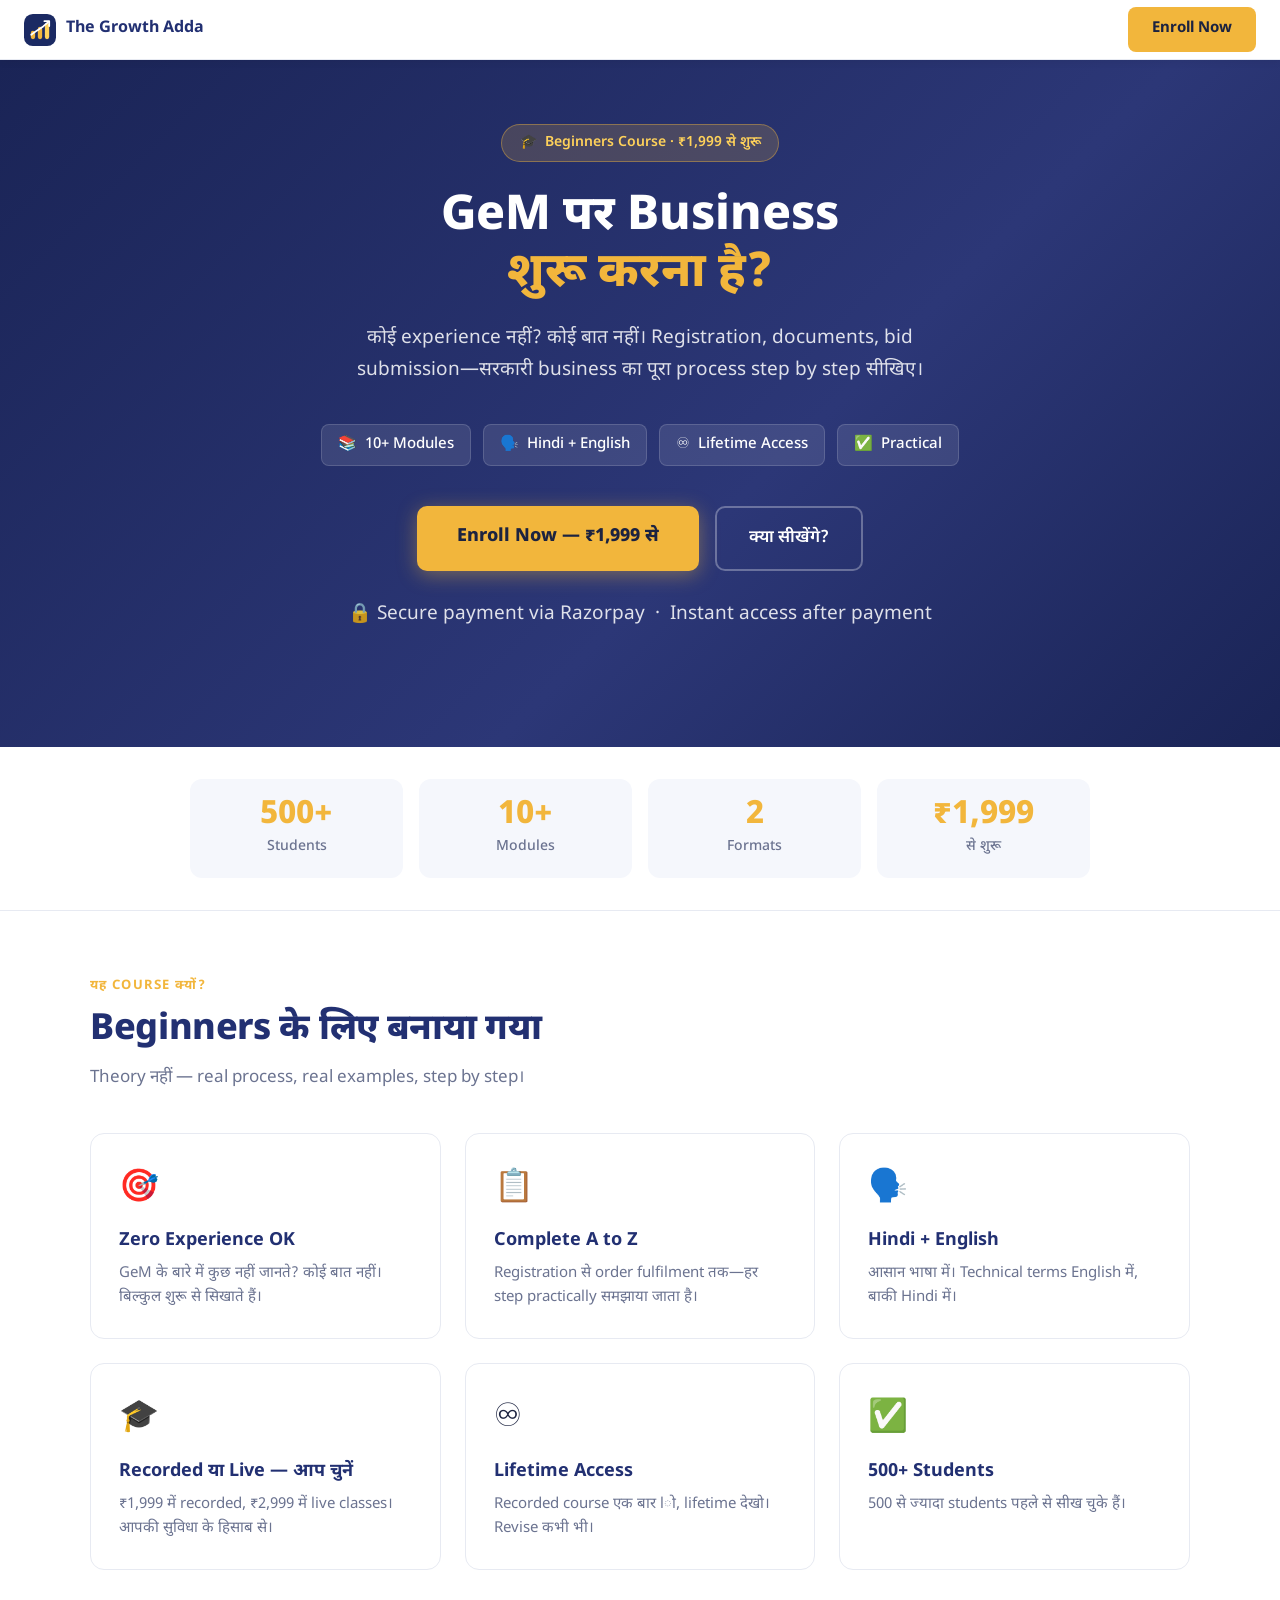
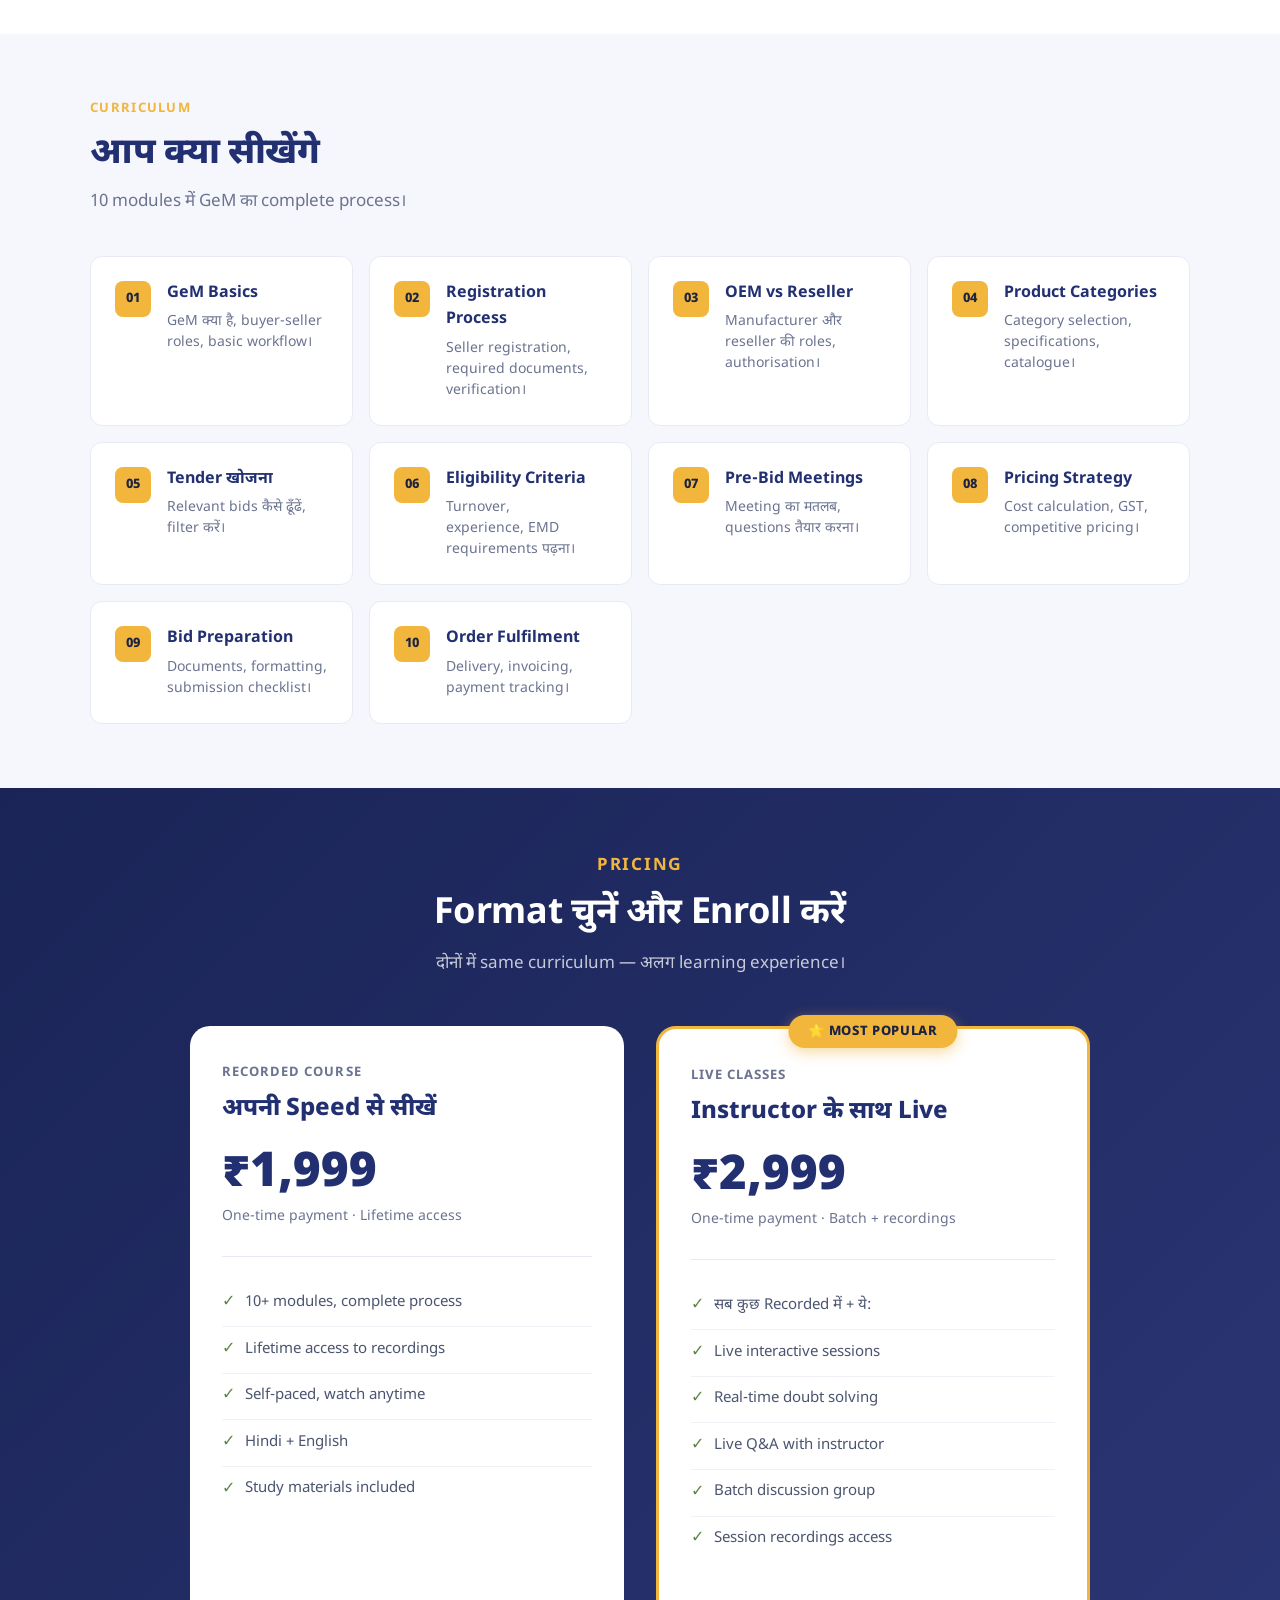
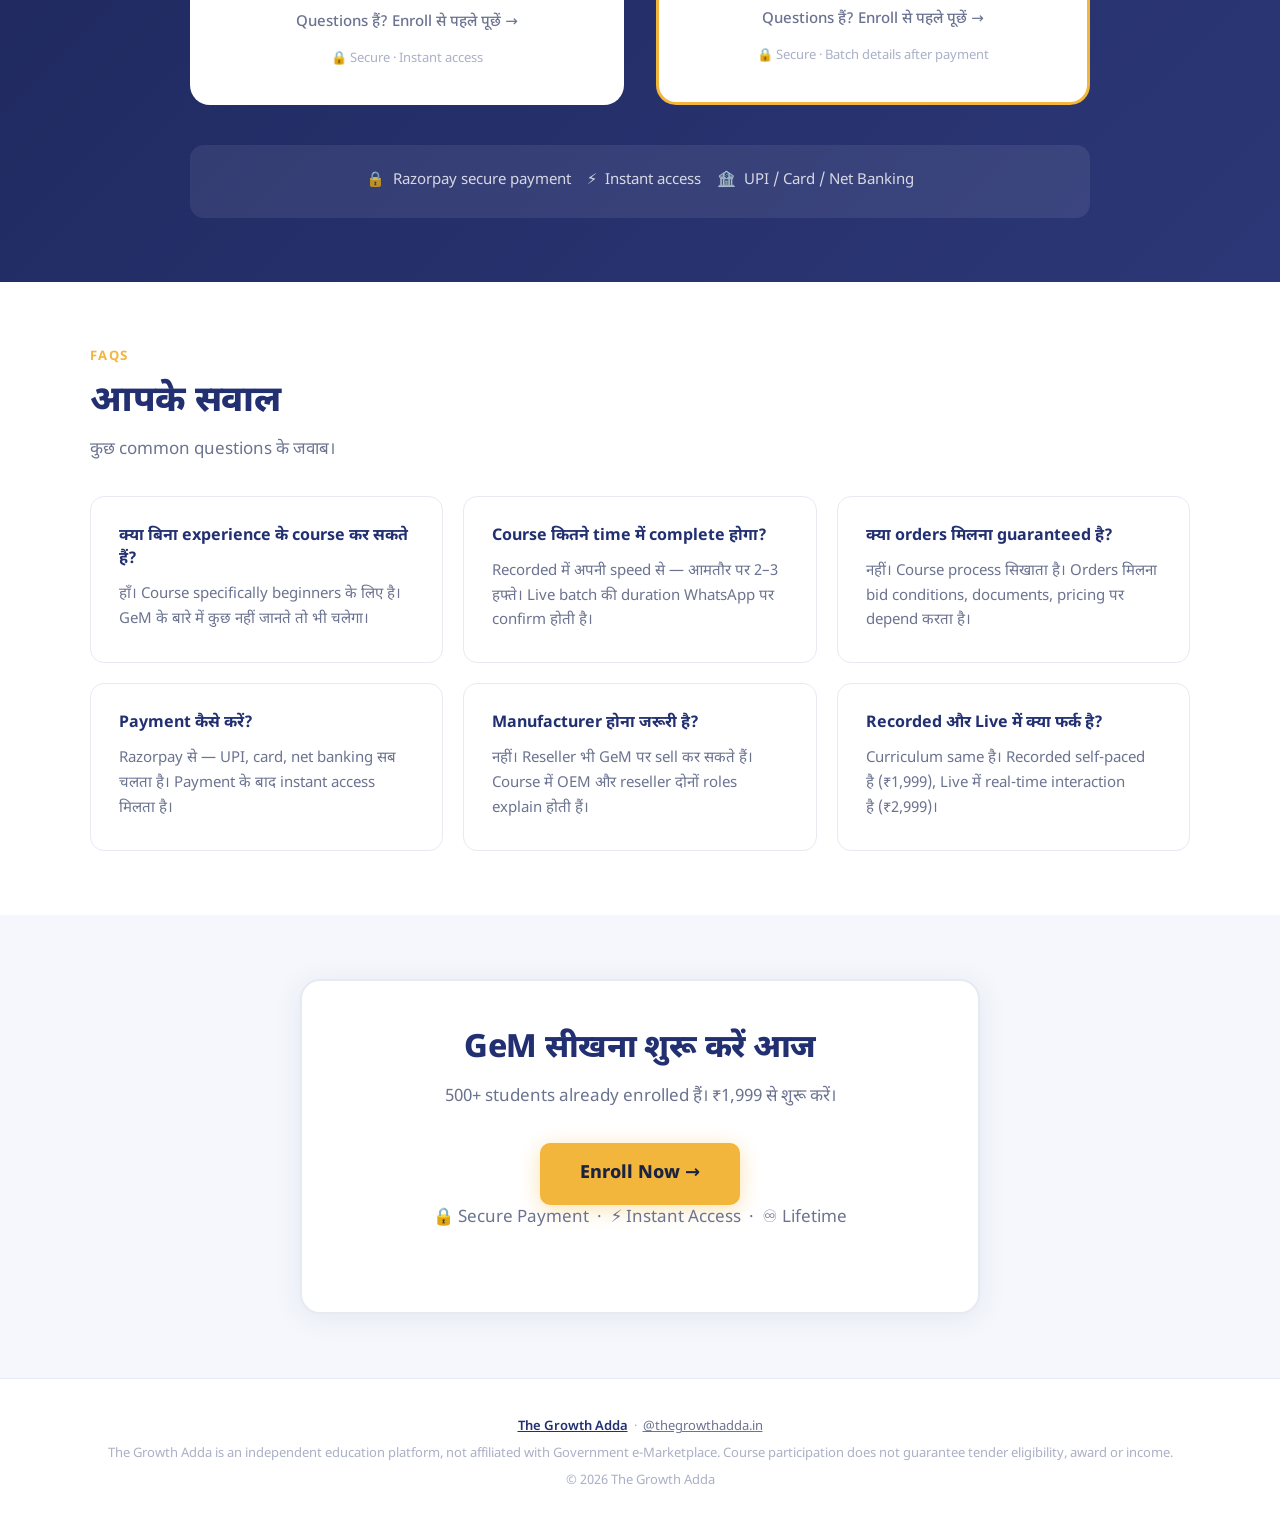
==== commit 11f03f61: "Update Live course: price ₹2,999, new Razorpay button ID pl_U3XsgZz2mwGJlJ" ====
--- a/beginners-lp.html
+++ b/beginners-lp.html
@@ -396,7 +396,7 @@
           <div class="lp2-feat">
             <div class="lp2-feat-icon">🎓</div>
             <h3>Recorded या Live — आप चुनें</h3>
-            <p>₹1,999 में recorded, ₹3,999 में live classes। आपकी सुविधा के हिसाब से।</p>
+            <p>₹1,999 में recorded, ₹2,999 में live classes। आपकी सुविधा के हिसाब से।</p>
           </div>
           <div class="lp2-feat">
             <div class="lp2-feat-icon">♾️</div>
@@ -531,7 +531,7 @@
             <div class="lp2-card-popular">⭐ Most Popular</div>
             <p class="lp2-card-type">Live Classes</p>
             <h3>Instructor के साथ Live</h3>
-            <div class="lp2-card-price">₹3,999</div>
+            <div class="lp2-card-price">₹2,999</div>
             <p class="lp2-card-price-note">One-time payment · Batch + recordings</p>
             <ul class="lp2-card-features">
               <li>सब कुछ Recorded में + ये:</li>
@@ -543,7 +543,7 @@
             </ul>
             <div class="lp2-card-pay">
               <form>
-                <script src="https://checkout.razorpay.com/v1/payment-button.js" data-payment_button_id="pl_U2mcnLJXkNbIbY" async></script>
+                <script src="https://checkout.razorpay.com/v1/payment-button.js" data-payment_button_id="pl_U3XsgZz2mwGJlJ" async></script>
               </form>
               <a href="https://wa.me/918007974088?text=Hi%2C%20Live%20classes%20ke%20baare%20mein%20puchna%20tha%20enroll%20karne%20se%20pehle." class="lp2-card-ask">Questions हैं? Enroll से पहले पूछें →</a>
               <p class="lp2-card-note">🔒 Secure · Batch details after payment</p>
@@ -589,7 +589,7 @@
           </div>
           <div class="lp2-faq-item">
             <h3>Recorded और Live में क्या फर्क है?</h3>
-            <p>Curriculum same है। Recorded self-paced है (₹1,999), Live में real-time interaction है (₹3,999)।</p>
+            <p>Curriculum same है। Recorded self-paced है (₹1,999), Live में real-time interaction है (₹2,999)।</p>
           </div>
         </div>
       </div>
